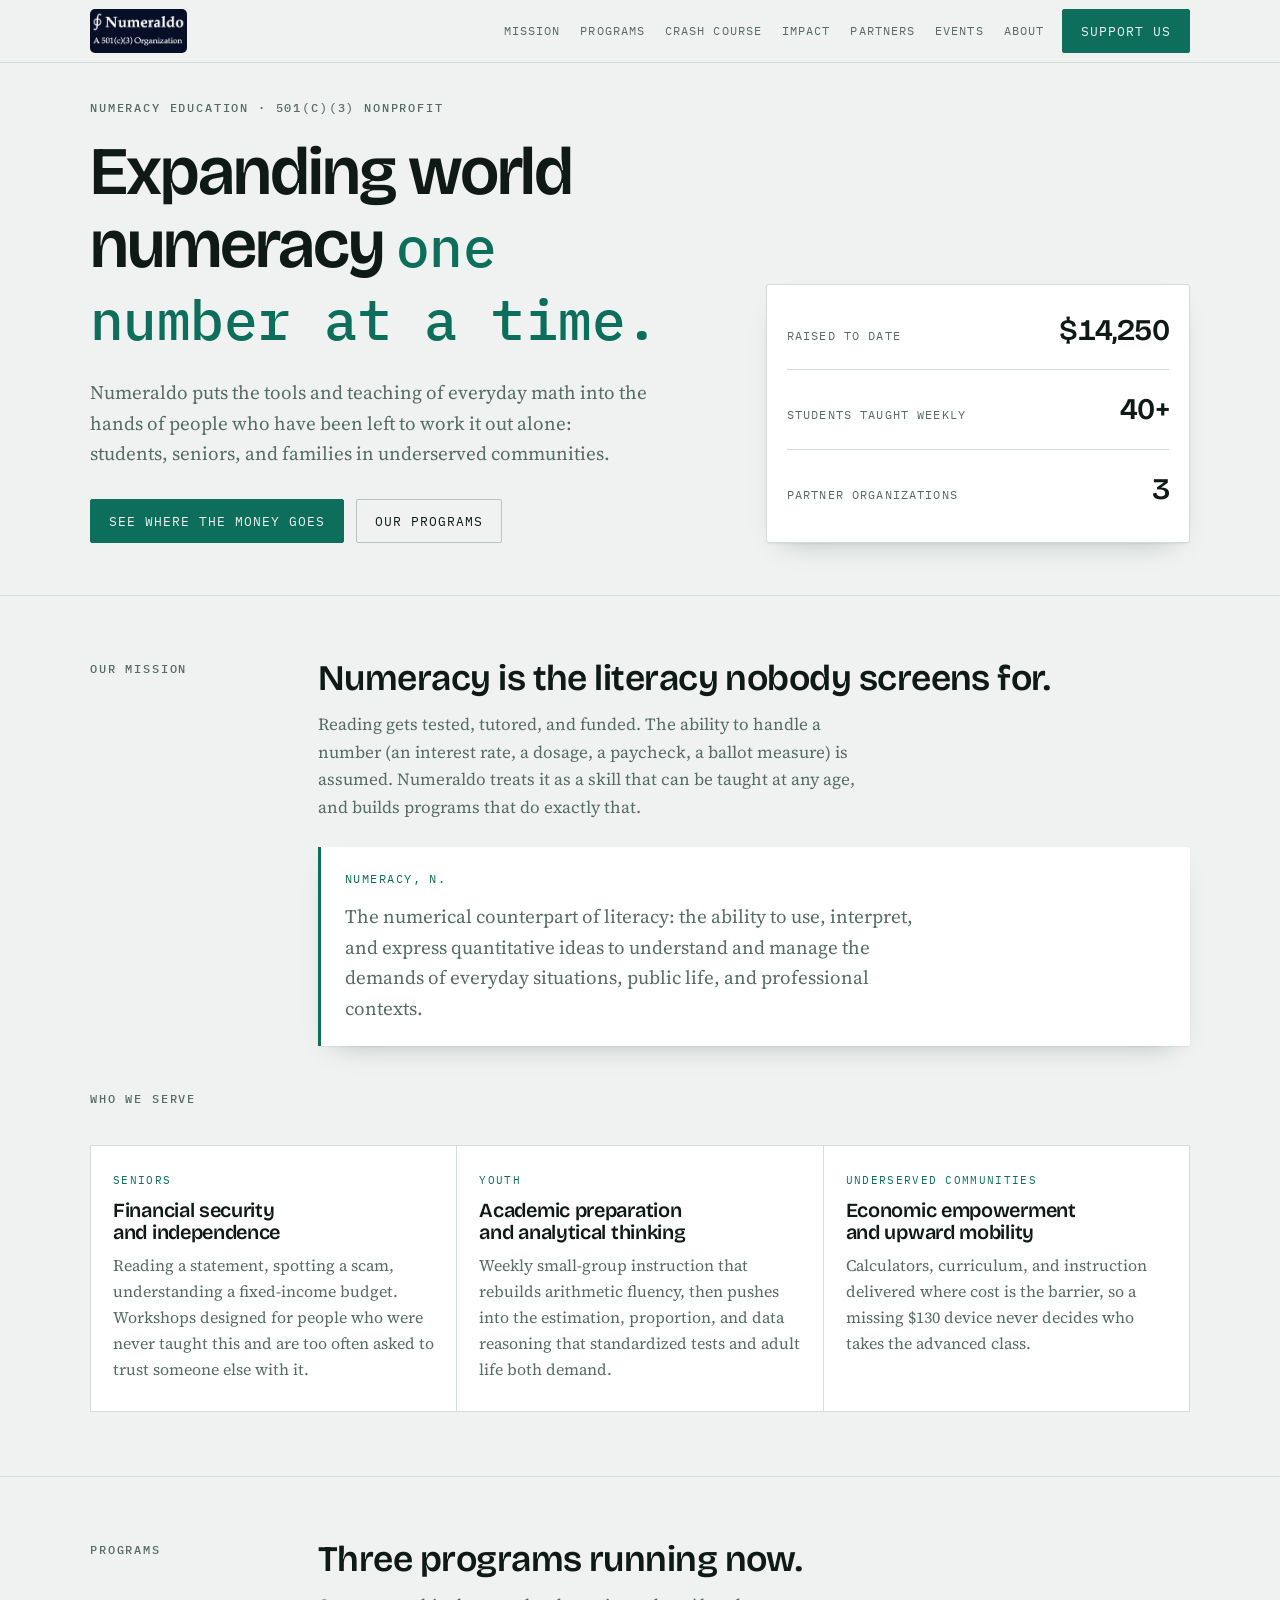
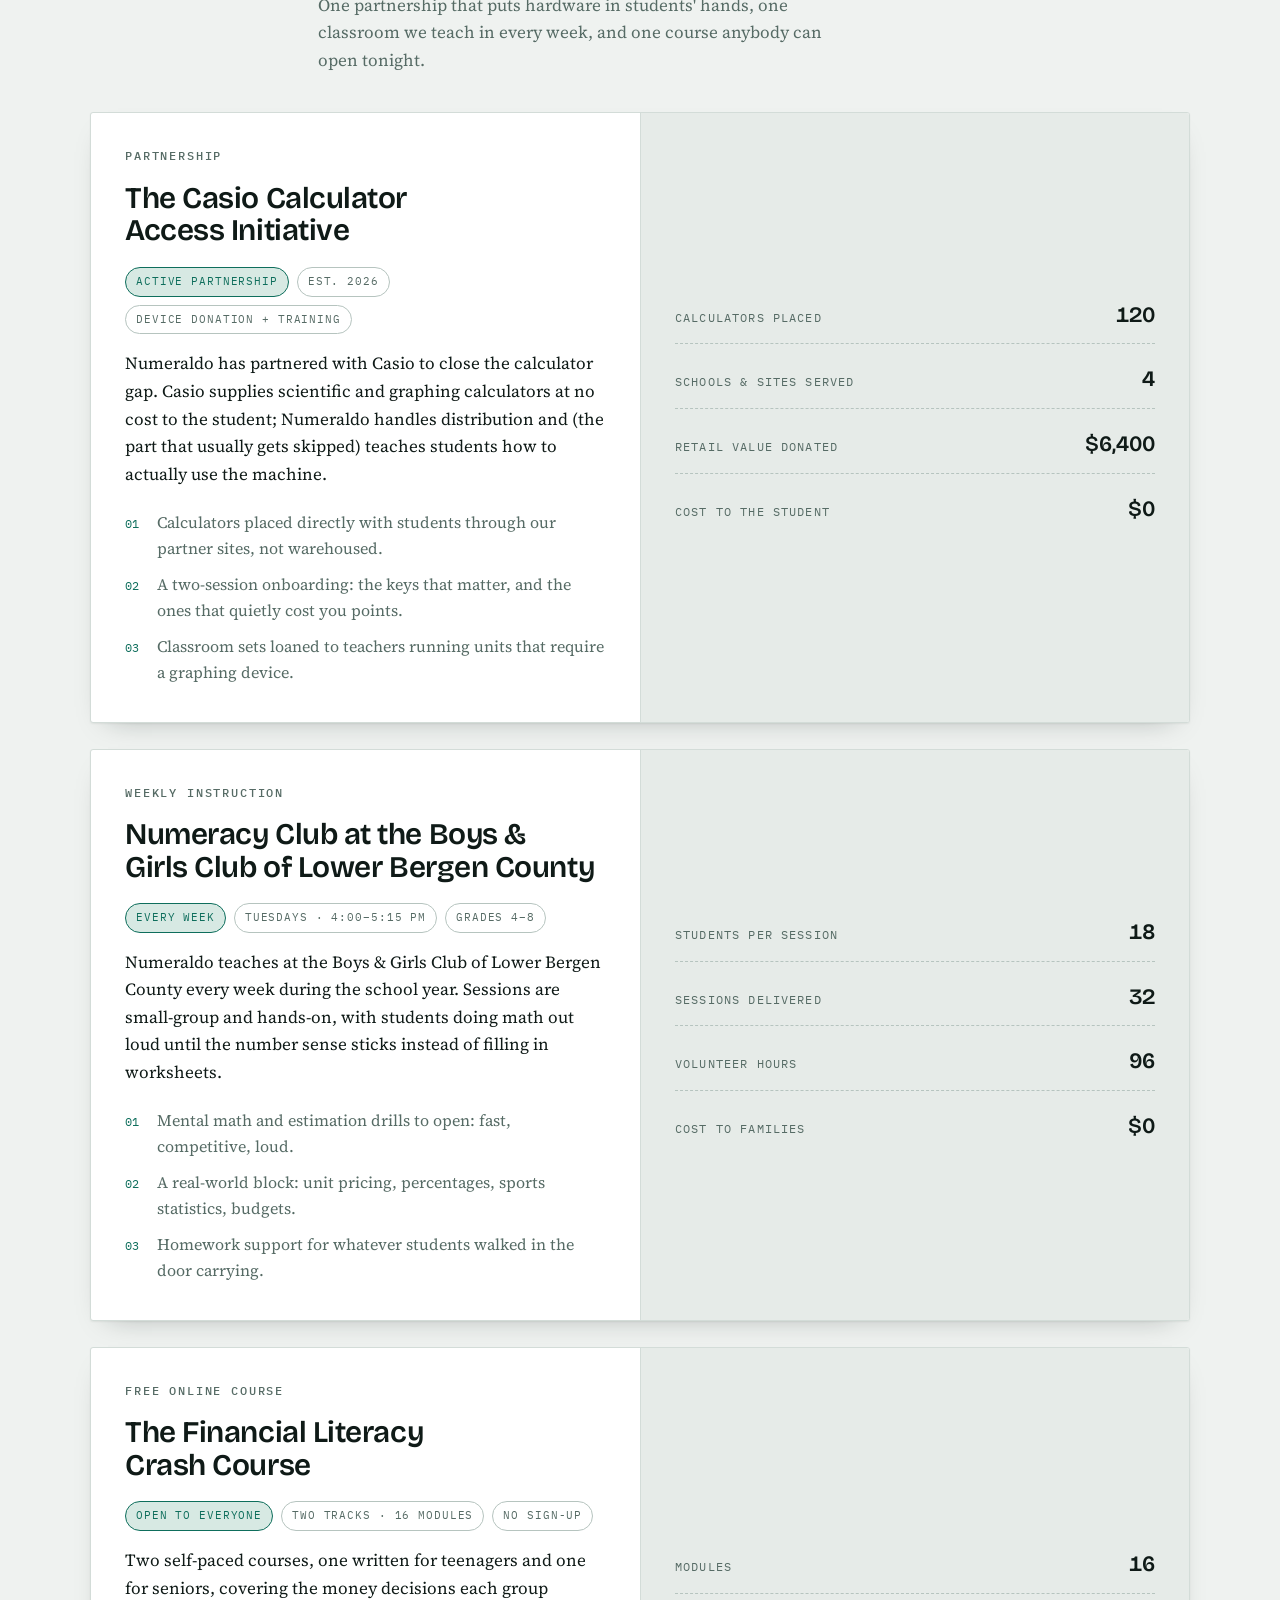
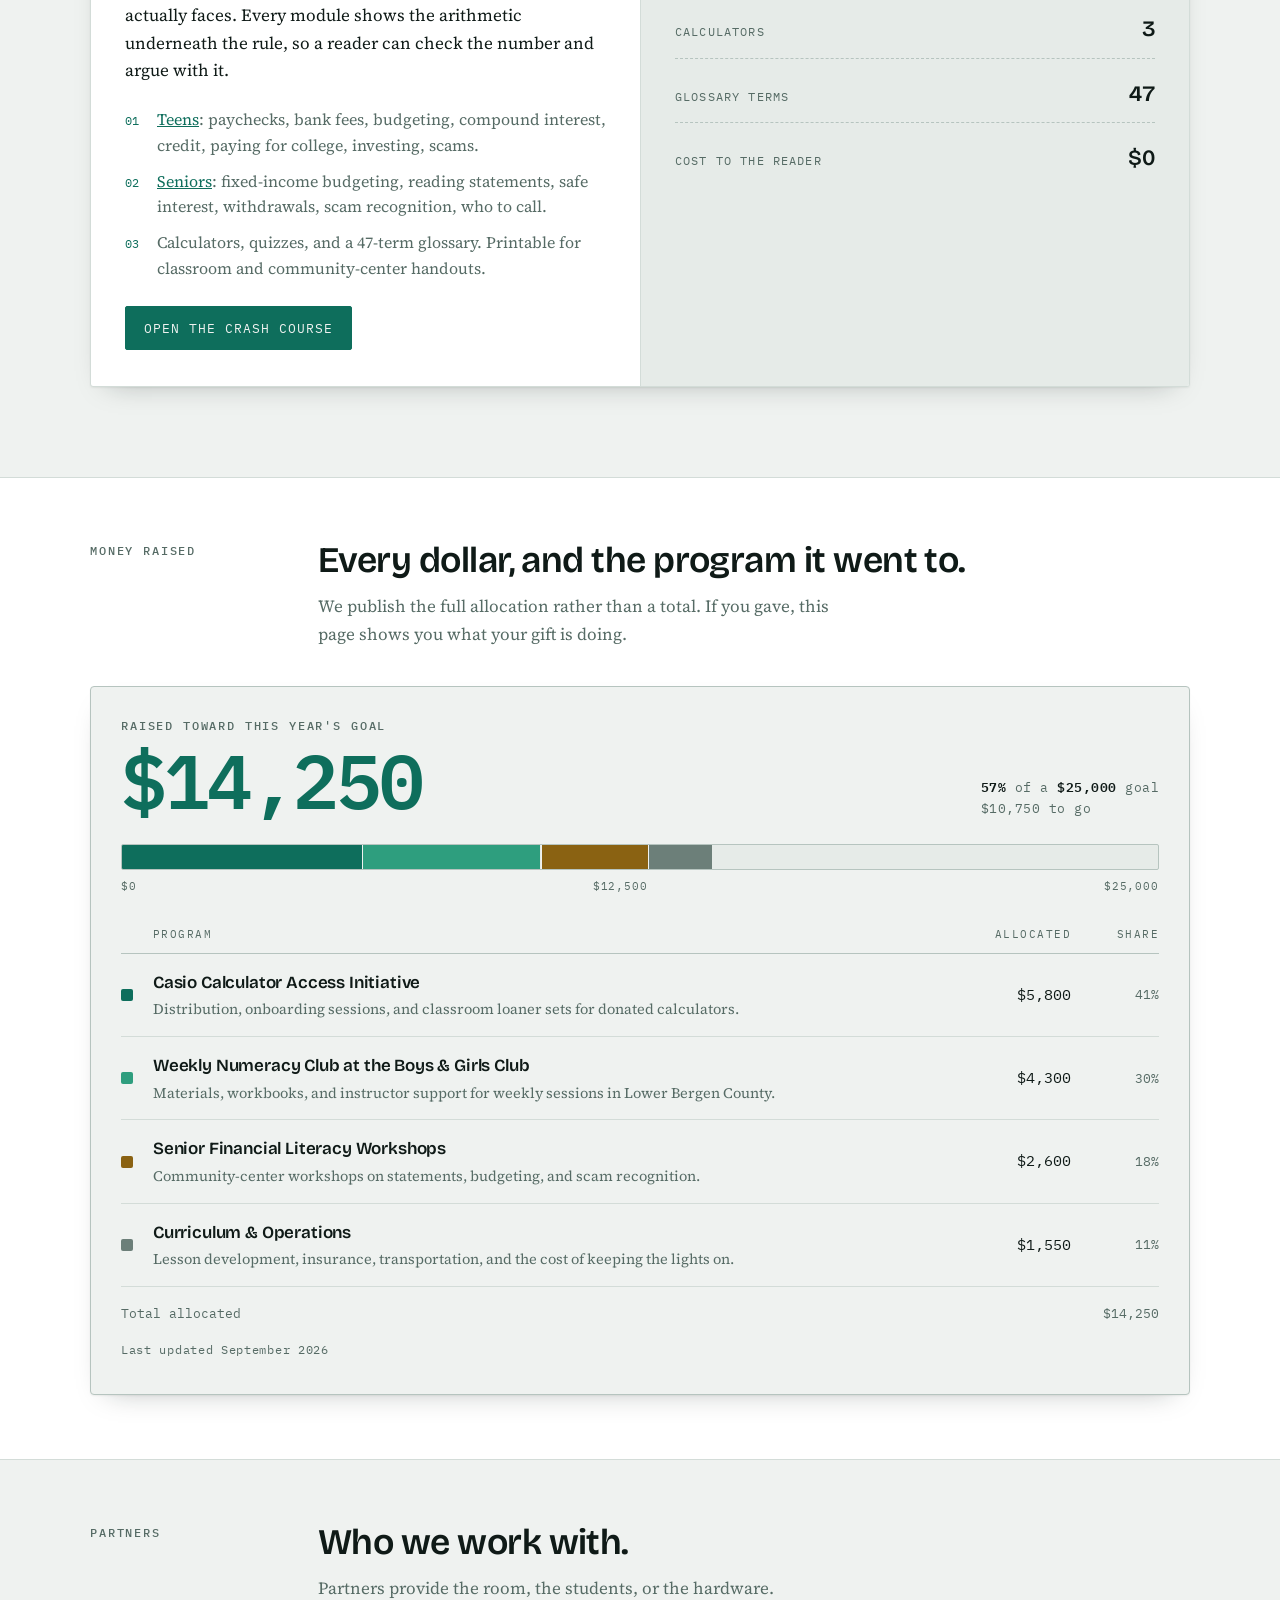
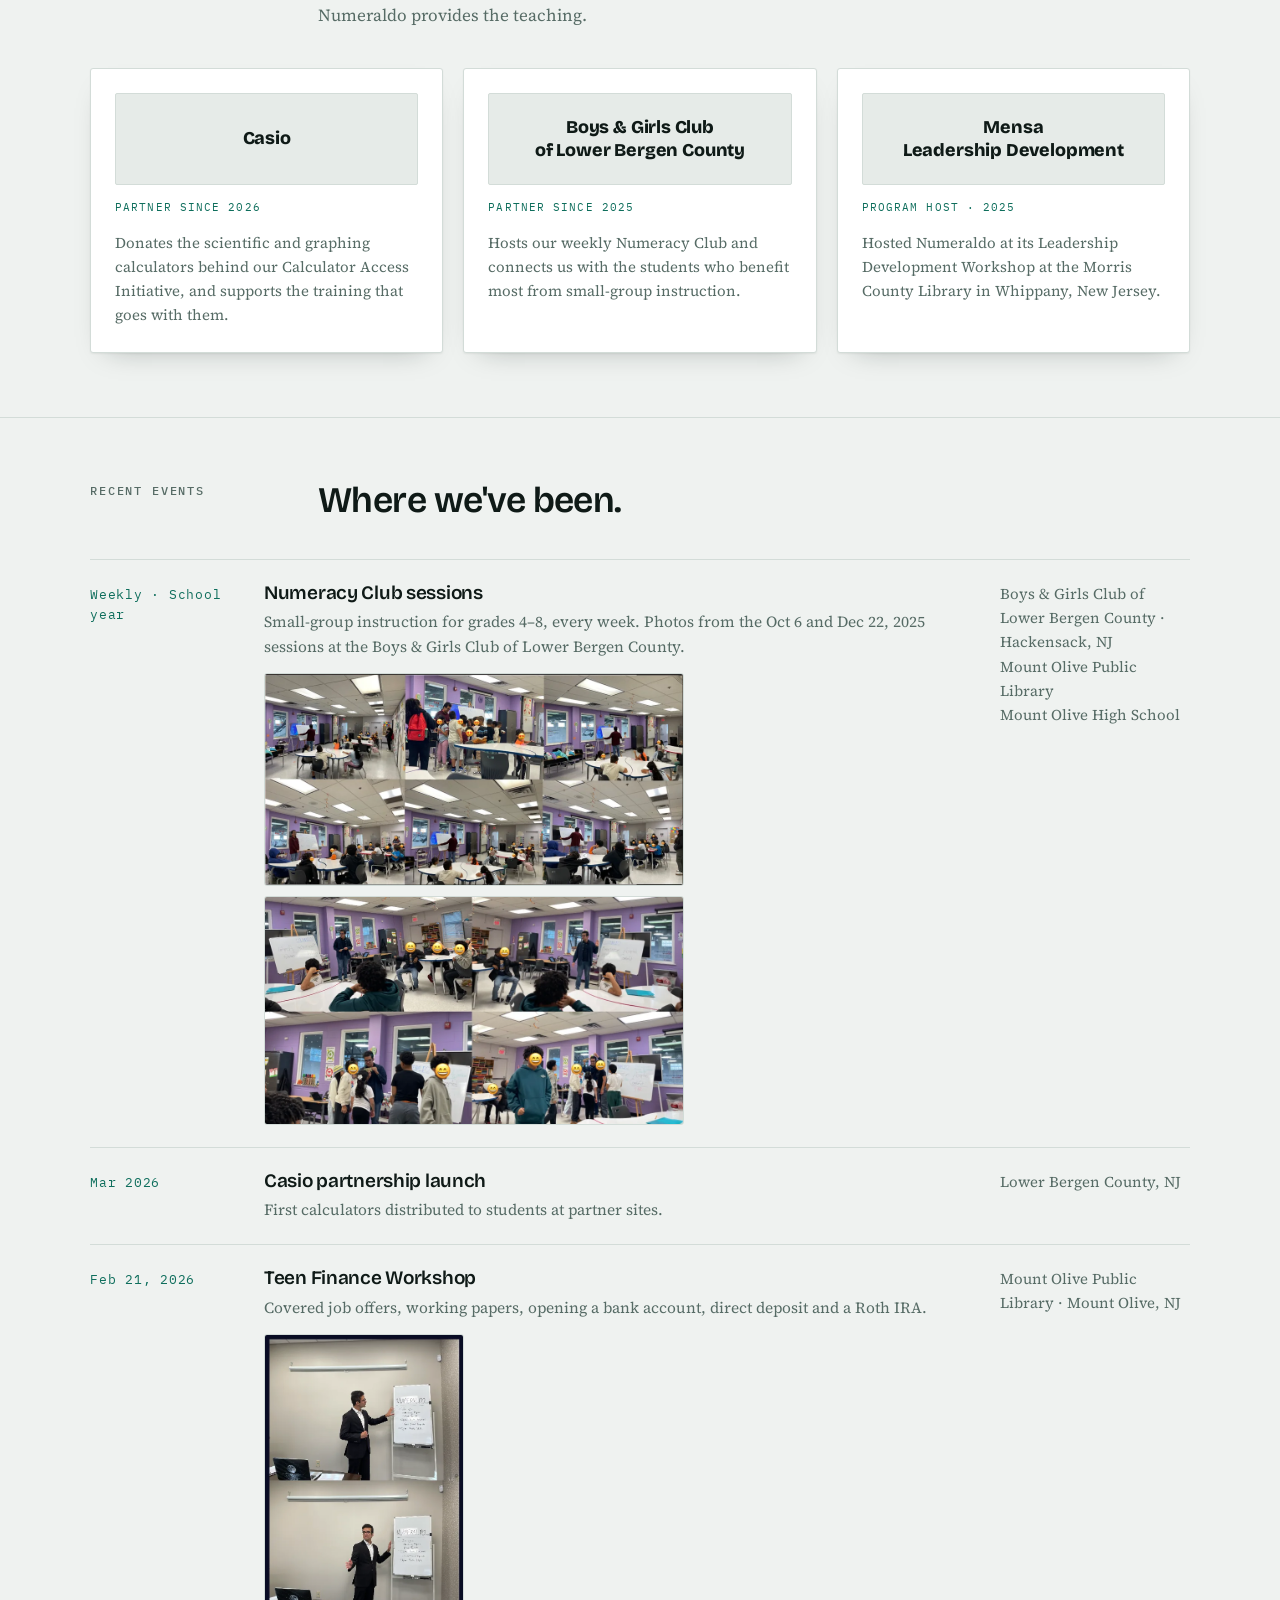
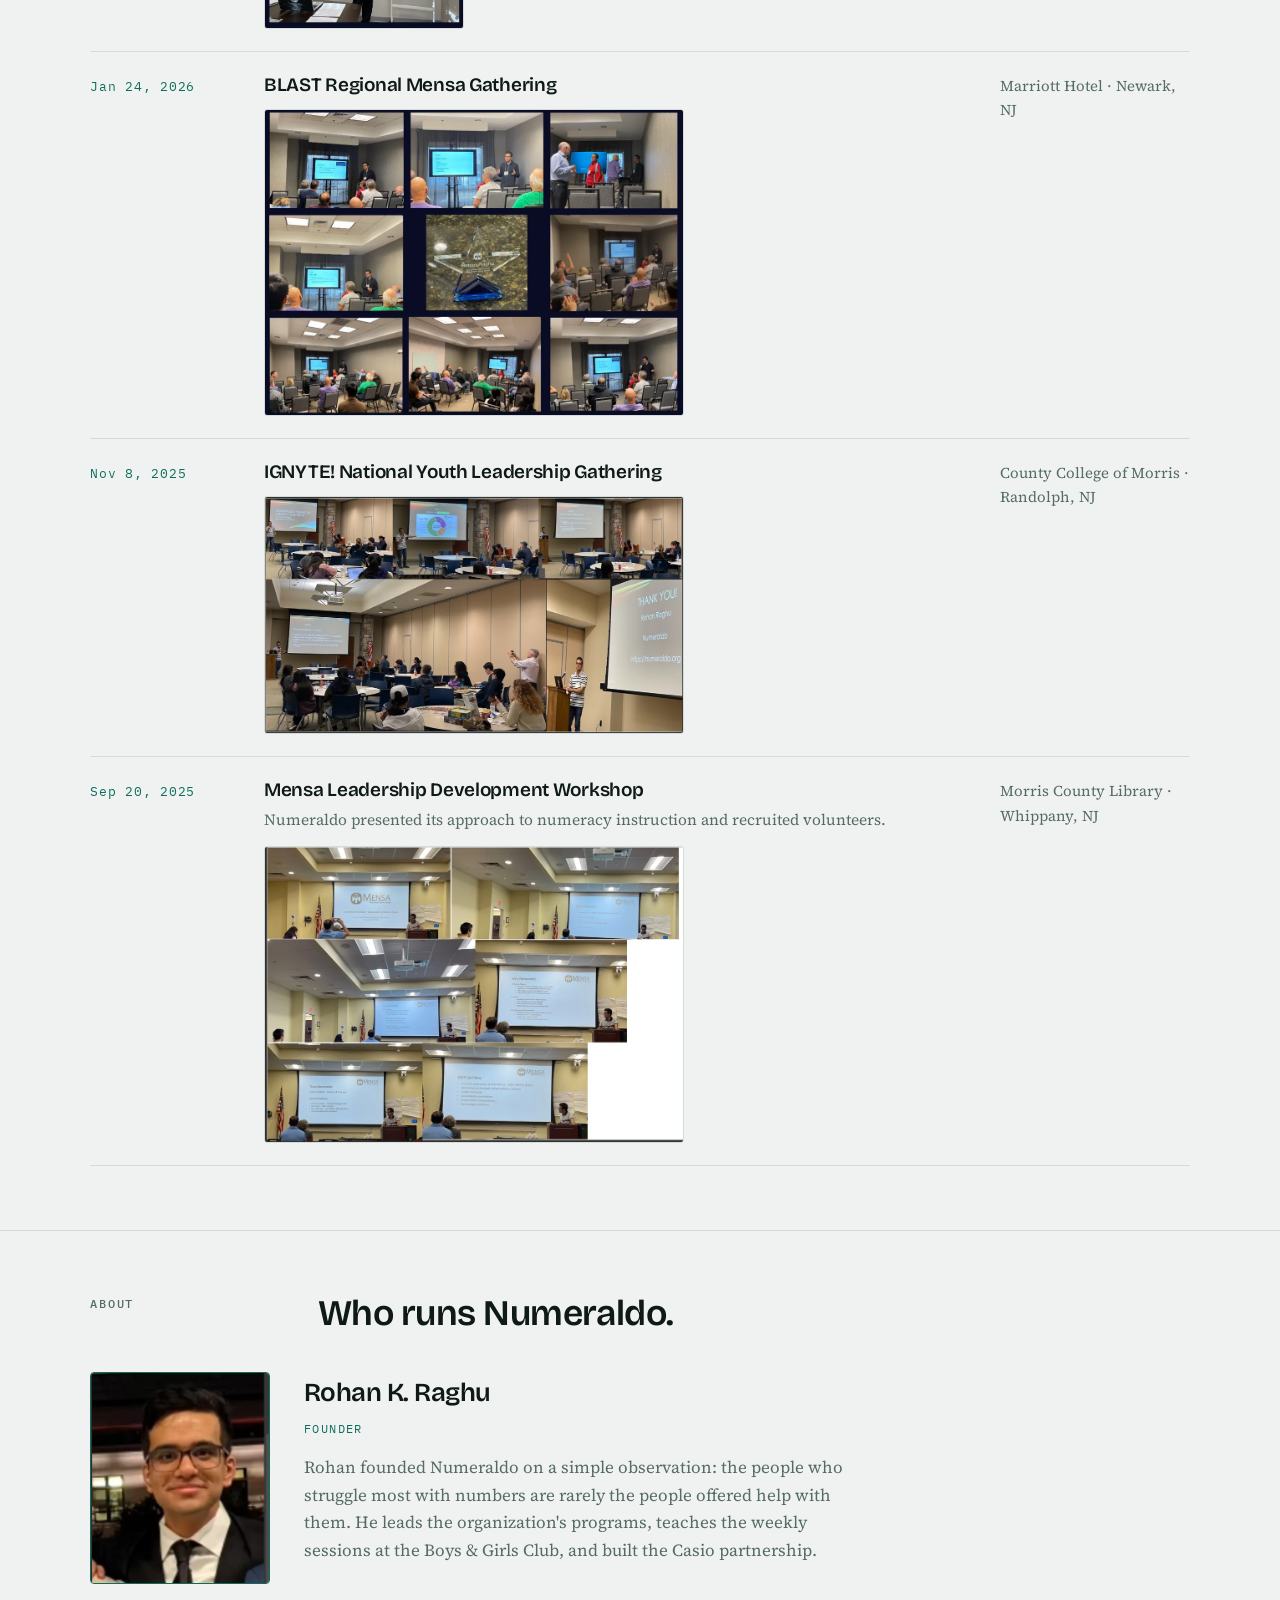
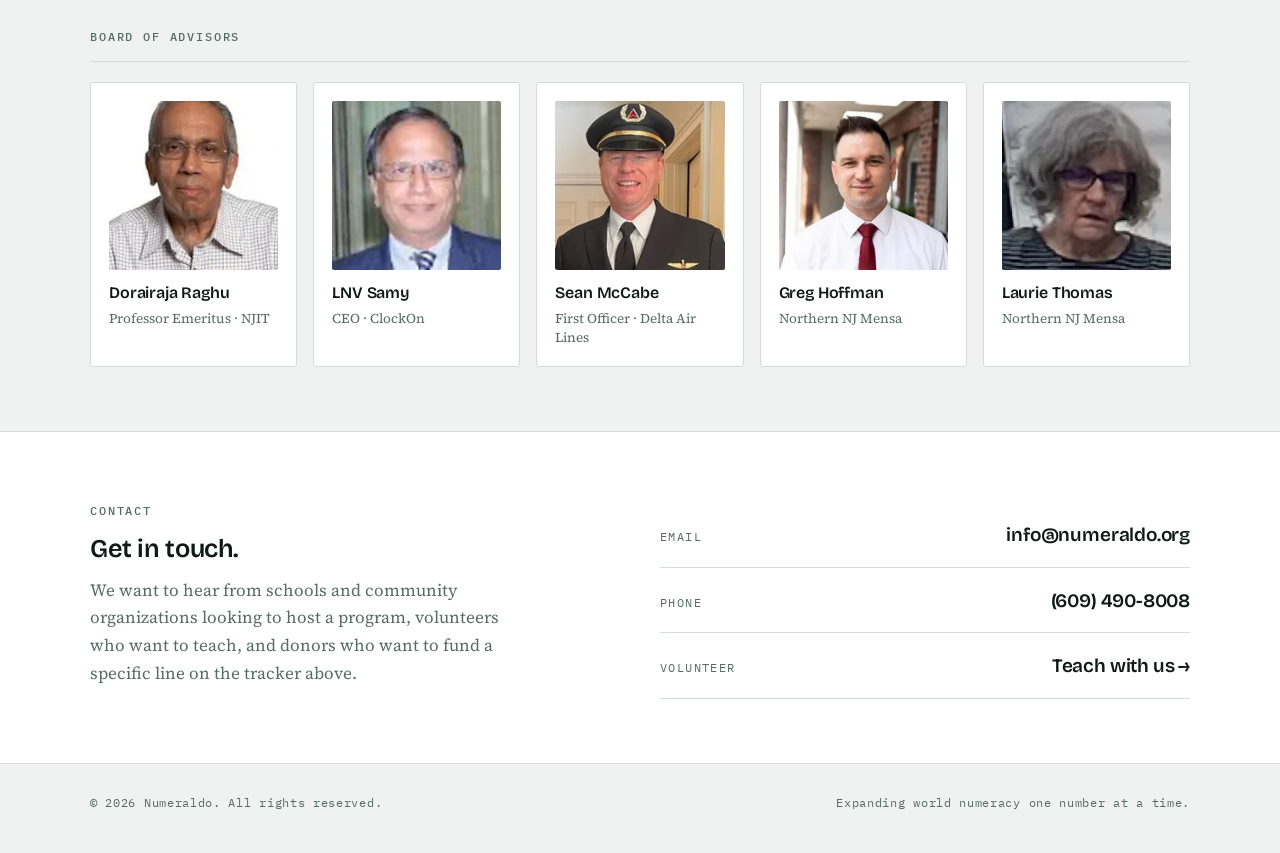
==== index.html @ 58e94d56 "Numeraldo site for numeraldo.org" ====
<!DOCTYPE html>
<html lang="en">
<head>
<meta charset="utf-8">
<meta name="viewport" content="width=device-width, initial-scale=1, viewport-fit=cover">
<meta name="description" content="Numeraldo expands numeracy for students, seniors, and underserved communities. Weekly teaching at the Boys &amp; Girls Club of Lower Bergen County and a calculator access partnership with Casio.">
<meta property="og:title" content="Numeraldo">
<meta property="og:description" content="Expanding world numeracy one number at a time.">
<meta property="og:type" content="website">
<meta property="og:url" content="https://numeraldo.org/">
<meta property="og:image" content="https://numeraldo.org/assets/og-numeraldo.png">
<meta property="og:image:width" content="1200">
<meta property="og:image:height" content="630">
<meta property="og:image:alt" content="Numeraldo. Expanding world numeracy one number at a time. $14,250 raised to date, 40+ students taught weekly, 3 partner organizations.">
<meta name="twitter:card" content="summary_large_image">
<meta name="twitter:image" content="https://numeraldo.org/assets/og-numeraldo.png">
<meta name="theme-color" content="#EFF2F0" media="(prefers-color-scheme:light)">
<meta name="theme-color" content="#0C1412" media="(prefers-color-scheme:dark)">
<link rel="canonical" href="https://numeraldo.org/">
<link rel="icon" href="data:image/svg+xml,%3Csvg xmlns='http://www.w3.org/2000/svg' viewBox='0 0 32 32'%3E%3Crect width='32' height='32' rx='7' fill='%230E6E5C'/%3E%3Ctext x='16' y='22' font-family='monospace' font-size='18' font-weight='600' fill='%23EFF2F0' text-anchor='middle'%3EN%3C/text%3E%3C/svg%3E">
<title>Numeraldo</title>
<link rel="preconnect" href="https://fonts.googleapis.com">
<link rel="preconnect" href="https://fonts.gstatic.com" crossorigin>
<link rel="stylesheet" href="https://fonts.googleapis.com/css2?family=Bricolage+Grotesque:opsz,wght@12..96,500;12..96,600;12..96,800&family=IBM+Plex+Mono:wght@400;500;600&family=Source+Serif+4:ital,opsz,wght@0,8..60,400;0,8..60,600;1,8..60,400&display=swap">
<style>
  :root{
    --paper:#EFF2F0;
    --surface:#FFFFFF;
    --surface-2:#E6EBE8;
    --ink:#0F1A17;
    --muted:#566B65;
    --line:#D3DCD8;
    --line-strong:#B6C4BF;
    --accent:#0E6E5C;
    --accent-ink:#0A473C;
    --accent-soft:#D7E9E3;
    --gold:#8A6212;
    --gold-soft:#EDE1C6;
    --lcd:#0E6E5C;
    --shadow:0 1px 2px rgba(15,26,23,.06), 0 12px 28px -18px rgba(15,26,23,.35);

    --display:"Bricolage Grotesque","Helvetica Neue",Arial,sans-serif;
    --body:"Source Serif 4",Georgia,"Times New Roman",serif;
    --mono:"IBM Plex Mono",ui-monospace,"SFMono-Regular",Menlo,monospace;

    --wrap:1140px;
  }
  @media (prefers-color-scheme: dark){
    :root:not([data-theme="light"]){
      --paper:#0C1412;
      --surface:#141E1B;
      --surface-2:#1B2723;
      --ink:#E9EFEC;
      --muted:#9AACA6;
      --line:#25332E;
      --line-strong:#33453F;
      --accent:#4ECFAE;
      --accent-ink:#A6EBD8;
      --accent-soft:#16302A;
      --gold:#E0B75F;
      --gold-soft:#2C2517;
      --lcd:#4ECFAE;
      --shadow:0 1px 2px rgba(0,0,0,.5), 0 18px 34px -22px rgba(0,0,0,.9);
    }
  }
  :root[data-theme="dark"]{
    --paper:#0C1412;
    --surface:#141E1B;
    --surface-2:#1B2723;
    --ink:#E9EFEC;
    --muted:#9AACA6;
    --line:#25332E;
    --line-strong:#33453F;
    --accent:#4ECFAE;
    --accent-ink:#A6EBD8;
    --accent-soft:#16302A;
    --gold:#E0B75F;
    --gold-soft:#2C2517;
    --lcd:#4ECFAE;
    --shadow:0 1px 2px rgba(0,0,0,.5), 0 18px 34px -22px rgba(0,0,0,.9);
  }

  *{box-sizing:border-box}
  body{
    margin:0;
    background:var(--paper);
    color:var(--ink);
    font-family:var(--body);
    font-size:17px;
    line-height:1.62;
    -webkit-font-smoothing:antialiased;
  }
  h1,h2,h3,h4{font-family:var(--display);font-weight:600;line-height:1.08;margin:0;text-wrap:balance;letter-spacing:-.015em}
  p{margin:0}
  a{color:inherit}
  img{max-width:100%}

  .wrap{width:100%;max-width:var(--wrap);margin-inline:auto;padding-inline:20px}
  .eyebrow{
    font-family:var(--mono);font-size:11.5px;font-weight:500;letter-spacing:.16em;
    text-transform:uppercase;color:var(--muted);
  }

  header.site{
    position:sticky;top:0;z-index:40;
    padding-top:env(safe-area-inset-top,0px);
    background:color-mix(in srgb, var(--paper) 88%, transparent);
    backdrop-filter:saturate(140%) blur(10px);
    border-bottom:1px solid var(--line);
  }
  .bar{display:flex;align-items:center;gap:18px;min-height:62px;flex-wrap:wrap;padding-block:8px}
  .brand{display:flex;align-items:center;gap:10px;text-decoration:none;margin-right:auto}
  .logo{display:block;height:44px;width:auto;border-radius:5px}
  nav.main{display:flex;gap:20px;flex-wrap:wrap;align-items:center;min-width:0}
  nav.main a{
    font-family:var(--mono);font-size:12px;letter-spacing:.09em;text-transform:uppercase;
    text-decoration:none;color:var(--muted);padding:6px 0;border-bottom:1.5px solid transparent;
  }
  nav.main a:hover{color:var(--ink);border-bottom-color:var(--accent)}
  .btn{
    display:inline-flex;align-items:center;gap:8px;text-decoration:none;
    font-family:var(--mono);font-size:12.5px;letter-spacing:.08em;text-transform:uppercase;
    padding:11px 18px;border-radius:2px;border:1.5px solid var(--accent);
    background:var(--accent);color:var(--paper);white-space:nowrap;
  }
  .btn:hover{background:transparent;color:var(--accent)}
  .btn.ghost{background:transparent;color:var(--ink);border-color:var(--line-strong)}
  .btn.ghost:hover{border-color:var(--accent);color:var(--accent)}
  a:focus-visible,button:focus-visible{outline:2px solid var(--accent);outline-offset:3px}

  .hero{padding-block:30px 52px;position:relative;overflow:hidden}
  .hero-grid{display:grid;grid-template-columns:1.25fr .85fr;gap:52px;align-items:end}
  h1.lede{font-size:clamp(38px,6vw,68px);font-weight:600;letter-spacing:-.03em;margin-top:14px}
  h1.lede em{font-style:normal;color:var(--accent);font-family:var(--mono);font-weight:500;font-size:.82em;letter-spacing:-.01em}
  .hero p.sub{margin-top:22px;max-width:56ch;font-size:19px;color:var(--muted)}
  .hero-cta{display:flex;gap:12px;margin-top:30px;flex-wrap:wrap}

  .ledger{
    background:var(--surface);border:1px solid var(--line);border-radius:3px;
    box-shadow:var(--shadow);padding:6px 20px 14px;
  }
  .ledger .row{display:flex;justify-content:space-between;align-items:baseline;gap:16px;padding:15px 0;border-bottom:1px solid var(--line)}
  .ledger .row:last-child{border-bottom:0}
  .ledger .k{font-family:var(--mono);font-size:11.5px;letter-spacing:.1em;text-transform:uppercase;color:var(--muted)}
  .ledger .v{font-family:var(--display);font-weight:600;font-size:30px;letter-spacing:-.02em;font-variant-numeric:tabular-nums}

  section{padding-block:64px;border-top:1px solid var(--line)}
  .sec-head{display:grid;grid-template-columns:200px 1fr;gap:28px;align-items:start;margin-bottom:38px}
  .sec-head h2{font-size:clamp(26px,3.4vw,36px)}
  .sec-head p{color:var(--muted);max-width:60ch;margin-top:12px}

  .definition{
    border-left:3px solid var(--accent);background:var(--surface);
    padding:22px 24px;margin-top:26px;border-radius:0 3px 3px 0;box-shadow:var(--shadow);
  }
  .definition .term{font-family:var(--mono);font-size:12px;letter-spacing:.12em;text-transform:uppercase;color:var(--accent);display:block;margin-bottom:8px}
  .definition p{font-size:19px}

  .serve{display:grid;grid-template-columns:repeat(3,1fr);gap:1px;background:var(--line);border:1px solid var(--line);margin-top:34px}
  .serve article{background:var(--surface);padding:26px 22px 28px;display:flex;flex-direction:column;gap:10px}
  .serve h3{font-size:20px}
  .serve p{color:var(--muted);font-size:16px}
  .serve .tag{font-family:var(--mono);font-size:11px;letter-spacing:.12em;text-transform:uppercase;color:var(--accent)}

  .program{
    display:grid;grid-template-columns:1fr 1fr;gap:0;
    border:1px solid var(--line);background:var(--surface);border-radius:3px;overflow:hidden;
    box-shadow:var(--shadow);margin-bottom:26px;
  }
  .program .body{padding:34px 34px 36px;display:flex;flex-direction:column;gap:16px}
  .program h3{font-size:clamp(23px,2.6vw,30px)}
  .program .meta{display:flex;flex-wrap:wrap;gap:8px;margin-top:4px}
  .chip{
    font-family:var(--mono);font-size:11px;letter-spacing:.08em;text-transform:uppercase;
    border:1px solid var(--line-strong);color:var(--muted);padding:5px 10px;border-radius:999px;
  }
  .chip.on{border-color:var(--accent);color:var(--accent);background:var(--accent-soft)}
  .program ul{margin:6px 0 0;padding-left:0;list-style:none;display:flex;flex-direction:column;gap:10px}
  .program li{display:grid;grid-template-columns:22px 1fr;gap:10px;color:var(--muted);font-size:16px}
  .program li span.n{font-family:var(--mono);font-size:12px;color:var(--accent);padding-top:4px}
  .program li a{color:var(--accent)}
  .program-cta{margin-top:8px}
  .program .side{
    background:var(--surface-2);border-left:1px solid var(--line);
    padding:34px;display:flex;flex-direction:column;justify-content:center;gap:18px;
  }
  .stat-line{display:flex;justify-content:space-between;align-items:baseline;gap:14px;border-bottom:1px dashed var(--line-strong);padding-bottom:10px}
  .stat-line:last-child{border-bottom:0}
  .stat-line .k{font-family:var(--mono);font-size:11.5px;letter-spacing:.1em;text-transform:uppercase;color:var(--muted)}
  .stat-line .v{font-family:var(--display);font-weight:600;font-size:22px;font-variant-numeric:tabular-nums;text-align:right}

  #impact{background:var(--surface)}
  .tracker{
    border:1px solid var(--line-strong);border-radius:4px;background:var(--paper);
    padding:30px 30px 34px;box-shadow:var(--shadow);
  }
  .readout{display:flex;flex-wrap:wrap;align-items:flex-end;gap:10px 28px;justify-content:space-between}
  .raised{display:flex;flex-direction:column;gap:6px}
  .raised .amount{
    font-family:var(--mono);font-weight:600;font-variant-numeric:tabular-nums;
    font-size:clamp(42px,8vw,76px);line-height:1;letter-spacing:-.04em;color:var(--lcd);
  }
  .goal-note{font-family:var(--mono);font-size:12.5px;color:var(--muted);letter-spacing:.04em}
  .goal-note b{color:var(--ink);font-weight:600}

  .meter{margin-top:26px}
  .meter-track{
    height:26px;border:1px solid var(--line-strong);background:var(--surface-2);
    border-radius:2px;overflow:hidden;display:flex;
  }
  .seg{height:100%;position:relative}
  .seg + .seg{border-left:1px solid var(--paper)}
  .meter-scale{
    display:flex;justify-content:space-between;margin-top:8px;
    font-family:var(--mono);font-size:11px;letter-spacing:.08em;color:var(--muted);
  }
  .breakdown{margin-top:30px;display:flex;flex-direction:column}
  .bd-head{
    display:grid;grid-template-columns:18px 1fr 110px 74px;gap:14px;
    font-family:var(--mono);font-size:10.5px;letter-spacing:.14em;text-transform:uppercase;color:var(--muted);
    padding-bottom:10px;border-bottom:1px solid var(--line-strong);
  }
  .bd-row{
    display:grid;grid-template-columns:18px 1fr 110px 74px;gap:14px;align-items:center;
    padding:15px 0;border-bottom:1px solid var(--line);
  }
  .swatch{width:12px;height:12px;border-radius:2px}
  .bd-name{font-family:var(--display);font-weight:600;font-size:17px;letter-spacing:-.01em}
  .bd-desc{display:block;color:var(--muted);font-size:14.5px;line-height:1.5;margin-top:3px}
  .bd-head .r{text-align:right}
  .bd-amt,.bd-pct{font-family:var(--mono);font-variant-numeric:tabular-nums;text-align:right;font-size:15px}
  .bd-pct{color:var(--muted);font-size:13px}
  .bd-foot{display:flex;justify-content:space-between;gap:16px;padding-top:16px;font-family:var(--mono);font-size:12.5px;color:var(--muted);flex-wrap:wrap}
  .updated{font-family:var(--mono);font-size:11.5px;color:var(--muted);letter-spacing:.06em;margin-top:18px}

  .partners{display:grid;grid-template-columns:repeat(3,1fr);gap:20px}
  .partner{
    border:1px solid var(--line);background:var(--surface);border-radius:3px;
    padding:24px;display:flex;flex-direction:column;gap:14px;box-shadow:var(--shadow);
  }
  .logo-slot{
    min-height:92px;border:1px solid var(--line);border-radius:2px;display:grid;place-items:center;
    background:var(--surface-2);
    font-family:var(--display);font-weight:800;font-size:18px;letter-spacing:-.01em;color:var(--ink);
    text-align:center;padding:14px;line-height:1.25;
  }
  .partner p{color:var(--muted);font-size:15px}
  .partner .since{font-family:var(--mono);font-size:11px;letter-spacing:.1em;text-transform:uppercase;color:var(--accent)}

  .events{display:flex;flex-direction:column;border-top:1px solid var(--line)}
  .event{
    display:grid;grid-template-columns:150px 1fr 190px;gap:24px;
    padding:22px 0;border-bottom:1px solid var(--line);align-items:baseline;
  }
  .event .when{font-family:var(--mono);font-size:12.5px;letter-spacing:.06em;color:var(--accent)}
  .event h3{font-size:19px}
  .event .where{color:var(--muted);font-size:15px}
  .event .what{color:var(--muted);font-size:15.5px;margin-top:6px}
  .event .pics{display:flex;gap:10px;flex-wrap:wrap;margin-top:14px}
  .event .pics img{display:block;height:auto;max-width:100%;width:420px;border:1px solid var(--line);border-radius:3px}
  .event .pics img.tall{width:200px}

  .people{display:grid;grid-template-columns:180px 1fr;gap:34px;align-items:start}
  .portrait{
    aspect-ratio:1/1;max-width:100%;border:1.5px solid var(--accent);background:var(--accent-soft);
    display:grid;place-items:center;border-radius:4px;
  }
  .portrait img{display:block;width:100%;height:100%;object-fit:cover;border-radius:3px}
  .portrait .initials{font-family:var(--mono);font-weight:600;font-size:46px;color:var(--accent);letter-spacing:.02em}
  .person-name{font-family:var(--display);font-weight:600;font-size:26px;letter-spacing:-.02em}
  .person-role{font-family:var(--mono);font-size:11.5px;letter-spacing:.12em;text-transform:uppercase;color:var(--accent);margin-top:6px}
  .person-bio{margin-top:16px;color:var(--muted);max-width:60ch}
  .board-label{display:block;margin-top:44px;padding-bottom:14px;border-bottom:1px solid var(--line)}
  .board{display:grid;grid-template-columns:repeat(5,1fr);gap:16px;margin-top:20px}
  .board .card{
    border:1px solid var(--line);background:var(--surface);padding:18px;border-radius:3px;
    display:flex;flex-direction:column;
  }
  .board .card img{display:block;width:100%;height:auto;aspect-ratio:1/1;object-fit:cover;border-radius:2px}
  .board .card .nm{font-family:var(--display);font-weight:600;font-size:16px;letter-spacing:-.01em;margin-top:10px}
  .board .card .rl{color:var(--muted);font-size:13.5px;margin-top:3px;line-height:1.45}

  #contact{background:var(--surface)}
  .contact-h{margin-top:12px}
  .contact-p{color:var(--muted);margin-top:14px;max-width:48ch}
  .contact-grid{display:grid;grid-template-columns:1fr 1fr;gap:40px;align-items:start}
  .contact-list{display:flex;flex-direction:column;gap:2px;margin-top:8px}
  .contact-list a{
    display:flex;justify-content:space-between;gap:16px;align-items:baseline;
    padding:16px 0;border-bottom:1px solid var(--line);text-decoration:none;
  }
  .contact-list a:hover .cv{color:var(--accent)}
  .contact-list .ck{font-family:var(--mono);font-size:11.5px;letter-spacing:.12em;text-transform:uppercase;color:var(--muted)}
  .contact-list .cv{font-family:var(--display);font-weight:600;font-size:19px;letter-spacing:-.01em}

  footer.site{border-top:1px solid var(--line);background:var(--paper);
    padding-block:30px calc(40px + env(safe-area-inset-bottom,0px))}
  .foot{display:flex;justify-content:space-between;gap:20px;flex-wrap:wrap;align-items:center;
    font-family:var(--mono);font-size:11.5px;letter-spacing:.06em;color:var(--muted)}

  @media (max-width:900px){
    .hero-grid{grid-template-columns:1fr;gap:34px;align-items:start}
    .sec-head{grid-template-columns:1fr;gap:10px}
    .serve{grid-template-columns:1fr}
    .program{grid-template-columns:1fr}
    .program .side{border-left:0;border-top:1px solid var(--line)}
    .partners{grid-template-columns:1fr}
    .event{grid-template-columns:1fr;gap:6px}
    .people{grid-template-columns:1fr}
    .portrait{max-width:160px}
    .board{grid-template-columns:repeat(3,1fr)}
    .contact-grid{grid-template-columns:1fr}
  }
  @media (prefers-reduced-motion:no-preference){
    .seg{transform-origin:left center;animation:grow .9s cubic-bezier(.2,.8,.25,1) both}
    @keyframes grow{from{transform:scaleX(0)}to{transform:scaleX(1)}}
  }

  @media (max-width:560px){
    body{font-size:16px}
    .wrap{padding-inline:16px}
    section{padding-block:48px}
    .tracker{padding:22px 18px 26px}
    .bd-head,.bd-row{grid-template-columns:14px 1fr 92px;gap:10px}
    .bd-pct{display:none}
    .program .body,.program .side{padding:24px 20px}
    .board{grid-template-columns:repeat(2,1fr)}
    .bar{gap:8px 12px;min-height:0;padding-block:8px 4px}
    .brand{margin-right:auto}

    nav.main{
      order:3;width:100%;flex-wrap:nowrap;overflow-x:auto;gap:18px;
      scrollbar-width:none;-webkit-overflow-scrolling:touch;
      padding-bottom:4px;margin-inline:-16px;padding-inline:16px;
      -webkit-mask-image:linear-gradient(90deg,#000 88%,transparent 100%);
              mask-image:linear-gradient(90deg,#000 88%,transparent 100%);
    }
    nav.main::-webkit-scrollbar{display:none}
    nav.main a{white-space:nowrap}
  }

  [hidden]{display:none!important}
</style>
</head>
<body>

<header class="site">
  <div class="wrap bar">
    <a class="brand" href="#top">
      <img class="logo" src="assets/numeraldo-logo.webp" width="434" height="197" alt="Numeraldo, a 501(c)(3) organization">
    </a>
    <nav class="main">
      <a href="#mission">Mission</a>
      <a href="#programs">Programs</a>
      <a href="crash-course/">Crash Course</a>
      <a href="#impact">Impact</a>
      <a href="#partners">Partners</a>
      <a href="#events">Events</a>
      <a href="#about">About</a>
    </nav>
    <a class="btn" href="#impact">Support us</a>
  </div>
</header>

<main id="top">

  <div class="hero">
    <div class="wrap hero-grid">
      <div>
        <span class="eyebrow">Numeracy education · 501(c)(3) nonprofit</span>
        <h1 class="lede">Expanding world numeracy <em>one number at a time.</em></h1>
        <p class="sub">Numeraldo puts the tools and teaching of everyday math into the hands of people
          who have been left to work it out alone: students, seniors, and families in
          underserved communities.</p>
        <div class="hero-cta">
          <a class="btn" href="#impact">See where the money goes</a>
          <a class="btn ghost" href="#programs">Our programs</a>
        </div>
      </div>
      <div class="ledger" id="heroLedger">
        <div class="row"><span class="k">Raised to date</span><span class="v" id="heroRaised">–</span></div>
        <div class="row"><span class="k">Students taught weekly</span><span class="v" id="heroStudents">–</span></div>
        <div class="row"><span class="k">Partner organizations</span><span class="v" id="heroPartners">–</span></div>
      </div>
    </div>
  </div>

  <section id="mission">
    <div class="wrap">
      <div class="sec-head">
        <span class="eyebrow">Our mission</span>
        <div>
          <h2>Numeracy is the literacy nobody screens for.</h2>
          <p>Reading gets tested, tutored, and funded. The ability to handle a number (an interest rate,
            a dosage, a paycheck, a ballot measure) is assumed. Numeraldo treats it as a skill that can
            be taught at any age, and builds programs that do exactly that.</p>
          <div class="definition">
            <span class="term">Numeracy, n.</span>
            <p>The numerical counterpart of literacy: the ability to use, interpret, and express quantitative
              ideas to understand and manage the demands of everyday situations, public life, and professional contexts.</p>
          </div>
        </div>
      </div>

      <span class="eyebrow">Who we serve</span>
      <div class="serve">
        <article>
          <span class="tag">Seniors</span>
          <h3>Financial security and independence</h3>
          <p>Reading a statement, spotting a scam, understanding a fixed-income budget. Workshops
            designed for people who were never taught this and are too often asked to trust someone else with it.</p>
        </article>
        <article>
          <span class="tag">Youth</span>
          <h3>Academic preparation and analytical thinking</h3>
          <p>Weekly small-group instruction that rebuilds arithmetic fluency, then pushes into the
            estimation, proportion, and data reasoning that standardized tests and adult life both demand.</p>
        </article>
        <article>
          <span class="tag">Underserved communities</span>
          <h3>Economic empowerment and upward mobility</h3>
          <p>Calculators, curriculum, and instruction delivered where cost is the barrier, so a missing
            $130 device never decides who takes the advanced class.</p>
        </article>
      </div>
    </div>
  </section>

  <section id="programs">
    <div class="wrap">
      <div class="sec-head">
        <span class="eyebrow">Programs</span>
        <div>
          <h2>Three programs running now.</h2>
          <p>One partnership that puts hardware in students' hands, one classroom we teach in every
            week, and one course anybody can open tonight.</p>
        </div>
      </div>

      <article class="program">
        <div class="body">
          <span class="eyebrow">Partnership</span>
          <h3>The Casio Calculator Access Initiative</h3>
          <div class="meta">
            <span class="chip on">Active partnership</span>
            <span class="chip">Est. 2026</span>
            <span class="chip">Device donation + training</span>
          </div>
          <p>Numeraldo has partnered with Casio to close the calculator gap. Casio supplies scientific
            and graphing calculators at no cost to the student; Numeraldo handles distribution and
            (the part that usually gets skipped) teaches students how to actually use the machine.</p>
          <ul>
            <li><span class="n">01</span><span>Calculators placed directly with students through our partner sites, not warehoused.</span></li>
            <li><span class="n">02</span><span>A two-session onboarding: the keys that matter, and the ones that quietly cost you points.</span></li>
            <li><span class="n">03</span><span>Classroom sets loaned to teachers running units that require a graphing device.</span></li>
          </ul>
        </div>
        <div class="side">
          <div class="stat-line"><span class="k">Calculators placed</span><span class="v">120</span></div>
          <div class="stat-line"><span class="k">Schools &amp; sites served</span><span class="v">4</span></div>
          <div class="stat-line"><span class="k">Retail value donated</span><span class="v">$6,400</span></div>
          <div class="stat-line"><span class="k">Cost to the student</span><span class="v">$0</span></div>
        </div>
      </article>

      <article class="program">
        <div class="body">
          <span class="eyebrow">Weekly instruction</span>
          <h3>Numeracy Club at the Boys &amp; Girls Club of Lower Bergen County</h3>
          <div class="meta">
            <span class="chip on">Every week</span>
            <span class="chip">Tuesdays · 4:00–5:15 pm</span>
            <span class="chip">Grades 4–8</span>
          </div>
          <p>Numeraldo teaches at the Boys &amp; Girls Club of Lower Bergen County every week during
            the school year. Sessions are small-group and hands-on, with students doing math out loud
          until the number sense sticks instead of filling in worksheets.</p>
          <ul>
            <li><span class="n">01</span><span>Mental math and estimation drills to open: fast, competitive, loud.</span></li>
            <li><span class="n">02</span><span>A real-world block: unit pricing, percentages, sports statistics, budgets.</span></li>
            <li><span class="n">03</span><span>Homework support for whatever students walked in the door carrying.</span></li>
          </ul>
        </div>
        <div class="side">
          <div class="stat-line"><span class="k">Students per session</span><span class="v">18</span></div>
          <div class="stat-line"><span class="k">Sessions delivered</span><span class="v">32</span></div>
          <div class="stat-line"><span class="k">Volunteer hours</span><span class="v">96</span></div>
          <div class="stat-line"><span class="k">Cost to families</span><span class="v">$0</span></div>
        </div>
      </article>

      <article class="program">
        <div class="body">
          <span class="eyebrow">Free online course</span>
          <h3>The Financial Literacy Crash Course</h3>
          <div class="meta">
            <span class="chip on">Open to everyone</span>
            <span class="chip">Two tracks · 16 modules</span>
            <span class="chip">No sign-up</span>
          </div>
          <p>Two self-paced courses, one written for teenagers and one for seniors, covering the money
            decisions each group actually faces. Every module shows the arithmetic underneath the rule, so a reader
          can check the number and argue with it.</p>
          <ul>
            <li><span class="n">01</span><span><a href="crash-course/teens.html">Teens</a>: paychecks, bank fees, budgeting, compound interest, credit, paying for college, investing, scams.</span></li>
            <li><span class="n">02</span><span><a href="crash-course/seniors.html">Seniors</a>: fixed-income budgeting, reading statements, safe interest, withdrawals, scam recognition, who to call.</span></li>
            <li><span class="n">03</span><span>Calculators, quizzes, and a 47-term glossary. Printable for classroom and community-center handouts.</span></li>
          </ul>
          <div class="hero-cta program-cta">
            <a class="btn" href="crash-course/">Open the crash course</a>
          </div>
        </div>
        <div class="side">
          <div class="stat-line"><span class="k">Modules</span><span class="v">16</span></div>
          <div class="stat-line"><span class="k">Calculators</span><span class="v">3</span></div>
          <div class="stat-line"><span class="k">Glossary terms</span><span class="v">47</span></div>
          <div class="stat-line"><span class="k">Cost to the reader</span><span class="v">$0</span></div>
        </div>
      </article>
    </div>
  </section>

  <section id="impact">
    <div class="wrap">
      <div class="sec-head">
        <span class="eyebrow">Money raised</span>
        <div>
          <h2>Every dollar, and the program it went to.</h2>
          <p>We publish the full allocation rather than a total. If you gave, this page shows you
            what your gift is doing.</p>
        </div>
      </div>

      <div class="tracker">
        <div class="readout">
          <div class="raised">
            <span class="eyebrow">Raised toward this year's goal</span>
            <span class="amount" id="amountRaised">$0</span>
          </div>
          <div class="goal-note">
            <b id="pctOfGoal">0%</b> of a <b id="goalAmount">$0</b> goal<br>
            <span id="remaining">–</span>
          </div>
        </div>

        <div class="meter">
          <div class="meter-track" id="meterTrack" role="img" aria-label="Allocation of funds raised by program"></div>
          <div class="meter-scale">
            <span>$0</span><span id="scaleMid">–</span><span id="scaleEnd">–</span>
          </div>
        </div>

        <div class="breakdown">
          <div class="bd-head">
            <span></span><span>Program</span><span class="r">Allocated</span><span class="r">Share</span>
          </div>
          <div id="breakdownRows"></div>
          <div class="bd-foot">
            <span>Total allocated</span>
            <span id="totalAllocated">–</span>
          </div>
        </div>

        <p class="updated">Last updated <span id="lastUpdated">–</span></p>
      </div>
    </div>
  </section>

  <section id="partners">
    <div class="wrap">
      <div class="sec-head">
        <span class="eyebrow">Partners</span>
        <div>
          <h2>Who we work with.</h2>
          <p>Partners provide the room, the students, or the hardware. Numeraldo provides the teaching.</p>
        </div>
      </div>
      <div class="partners">
        <div class="partner">
          <div class="logo-slot">Casio</div>
          <span class="since">Partner since 2026</span>
          <p>Donates the scientific and graphing calculators behind our Calculator Access Initiative,
            and supports the training that goes with them.</p>
        </div>
        <div class="partner">
          <div class="logo-slot">Boys &amp; Girls Club<br>of Lower Bergen County</div>
          <span class="since">Partner since 2025</span>
          <p>Hosts our weekly Numeracy Club and connects us with the students who benefit most from
            small-group instruction.</p>
        </div>
        <div class="partner">
          <div class="logo-slot">Mensa<br>Leadership Development</div>
          <span class="since">Program host · 2025</span>
          <p>Hosted Numeraldo at its Leadership Development Workshop at the Morris County Library in
            Whippany, New Jersey.</p>
        </div>
      </div>
    </div>
  </section>

  <section id="events">
    <div class="wrap">
      <div class="sec-head">
        <span class="eyebrow">Recent events</span>
        <div><h2>Where we've been.</h2></div>
      </div>
      <div class="events">
        <article class="event">
          <span class="when">Weekly · School year</span>
          <div>
            <h3>Numeracy Club sessions</h3>
            <p class="what">Small-group instruction for grades 4–8, every week. Photos from the Oct 6 and Dec 22, 2025 sessions at the Boys &amp; Girls Club of Lower Bergen County.</p>
            <div class="pics"><img src="assets/numeraldo-ev-2025-10-bgc.webp" width="1000" height="504" loading="lazy" decoding="async" alt="Students at tables during a Numeraldo session at the Boys &amp; Girls Club, October 6, 2025."><img src="assets/numeraldo-ev-2025-12-bgc.webp" width="1000" height="542" loading="lazy" decoding="async" alt="Students working at whiteboards during a Numeraldo session at the Boys &amp; Girls Club, December 22, 2025."></div>
          </div>
          <span class="where">Boys &amp; Girls Club of Lower Bergen County · Hackensack, NJ<br>
            Mount Olive Public Library<br>Mount Olive High School</span>
        </article>

        <article class="event">
          <span class="when">Mar 2026</span>
          <div>
            <h3>Casio partnership launch</h3>
            <p class="what">First calculators distributed to students at partner sites.</p>
          </div>
          <span class="where">Lower Bergen County, NJ</span>
        </article>

        <article class="event">
          <span class="when">Feb 21, 2026</span>
          <div>
            <h3>Teen Finance Workshop</h3>
            <p class="what">Covered job offers, working papers, opening a bank account, direct deposit and a Roth IRA.</p>
            <div class="pics"><img class="tall" src="assets/numeraldo-ev-2026-02-teen.webp" width="525" height="777" loading="lazy" decoding="async" alt="Rohan Raghu teaching at a whiteboard at the Teen Finance Workshop."></div>
          </div>
          <span class="where">Mount Olive Public Library · Mount Olive, NJ</span>
        </article>

        <article class="event">
          <span class="when">Jan 24, 2026</span>
          <div>
            <h3>BLAST Regional Mensa Gathering</h3>
            <div class="pics"><img src="assets/numeraldo-ev-2026-01-blast.webp" width="1000" height="728" loading="lazy" decoding="async" alt="Photos of the Numeraldo session at the BLAST Regional Mensa Gathering."></div>
          </div>
          <span class="where">Marriott Hotel · Newark, NJ</span>
        </article>

        <article class="event">
          <span class="when">Nov 8, 2025</span>
          <div>
            <h3>IGNYTE! National Youth Leadership Gathering</h3>
            <div class="pics"><img src="assets/numeraldo-ev-2025-11-ignyte.webp" width="1000" height="565" loading="lazy" decoding="async" alt="Numeraldo presenting to a full lecture room at IGNYTE! at County College of Morris."></div>
          </div>
          <span class="where">County College of Morris · Randolph, NJ</span>
        </article>

        <article class="event">
          <span class="when">Sep 20, 2025</span>
          <div>
            <h3>Mensa Leadership Development Workshop</h3>
            <p class="what">Numeraldo presented its approach to numeracy instruction and recruited volunteers.</p>
            <div class="pics"><img src="assets/numeraldo-ev-2025-09-mensa.webp" width="1000" height="705" loading="lazy" decoding="async" alt="Numeraldo presenting at the Mensa Leadership Development Workshop."></div>
          </div>
          <span class="where">Morris County Library · Whippany, NJ</span>
        </article>
      </div>
    </div>
  </section>

  <section id="about">
    <div class="wrap">
      <div class="sec-head">
        <span class="eyebrow">About</span>
        <div><h2>Who runs Numeraldo.</h2></div>
      </div>
      <div class="people">
        <div class="portrait"><img src="assets/numeraldo-founder-headshot.webp" width="400" height="473" alt="Rohan K. Raghu."></div>
        <div>
          <div class="person-name">Rohan K. Raghu</div>
          <div class="person-role">Founder</div>
          <p class="person-bio">
            Rohan founded Numeraldo on a simple observation: the people who struggle most with numbers
            are rarely the people offered help with them. He leads the organization's programs, teaches
            the weekly sessions at the Boys &amp; Girls Club, and built the Casio partnership.
          </p>
        </div>
      </div>

      <span class="eyebrow board-label">Board of Advisors</span>
      <div class="board">
        <div class="card">
          <img src="assets/numeraldo-board-dr.webp" width="200" height="200" loading="lazy" decoding="async" alt="Dorairaja Raghu.">
          <div class="nm">Dorairaja Raghu</div>
          <div class="rl">Professor Emeritus · NJIT</div>
        </div>
        <div class="card">
          <img src="assets/numeraldo-board-ls.webp" width="200" height="200" loading="lazy" decoding="async" alt="LNV Samy.">
          <div class="nm">LNV Samy</div>
          <div class="rl">CEO · ClockOn</div>
        </div>
        <div class="card">
          <img src="assets/numeraldo-board-sm.webp" width="200" height="200" loading="lazy" decoding="async" alt="Sean McCabe.">
          <div class="nm">Sean McCabe</div>
          <div class="rl">First Officer · Delta Air Lines</div>
        </div>
        <div class="card">
          <img src="assets/numeraldo-board-gh.webp" width="200" height="200" loading="lazy" decoding="async" alt="Greg Hoffman.">
          <div class="nm">Greg Hoffman</div>
          <div class="rl">Northern NJ Mensa</div>
        </div>
        <div class="card">
          <img src="assets/numeraldo-board-lt.webp" width="200" height="200" loading="lazy" decoding="async" alt="Laurie Thomas.">
          <div class="nm">Laurie Thomas</div>
          <div class="rl">Northern NJ Mensa</div>
        </div>
      </div>
    </div>
  </section>

  <section id="contact">
    <div class="wrap contact-grid">
      <div>
        <span class="eyebrow">Contact</span>
        <h2 class="contact-h">Get in touch.</h2>
        <p class="contact-p">
          We want to hear from schools and community organizations looking to host a program,
          volunteers who want to teach, and donors who want to fund a specific line on the tracker above.
        </p>
      </div>
      <div class="contact-list">
        <a href="mailto:info@numeraldo.org">
          <span class="ck">Email</span><span class="cv">info@numeraldo.org</span>
        </a>
        <a href="tel:+16094908008">
          <span class="ck">Phone</span><span class="cv">(609) 490-8008</span>
        </a>
        <a href="#programs">
          <span class="ck">Volunteer</span><span class="cv">Teach with us →</span>
        </a>
      </div>
    </div>
  </section>
</main>

<footer class="site">
  <div class="wrap foot">
    <span>© 2026 Numeraldo. All rights reserved.</span>
    <span>Expanding world numeracy one number at a time.</span>
  </div>
</footer>

<script>

const NUMERALDO = {
  goal: 25000,
  lastUpdated: "September 2026",
  studentsWeekly: "40+",
  partnerCount: "3",
  programs: [
    {
      name: "Casio Calculator Access Initiative",
      amount: 5800,
      color: "#0E6E5C",
      desc: "Distribution, onboarding sessions, and classroom loaner sets for donated calculators."
    },
    {
      name: "Weekly Numeracy Club at the Boys & Girls Club",
      amount: 4300,
      color: "#2E9E7E",
      desc: "Materials, workbooks, and instructor support for weekly sessions in Lower Bergen County."
    },
    {
      name: "Senior Financial Literacy Workshops",
      amount: 2600,
      color: "#8A6212",
      desc: "Community-center workshops on statements, budgeting, and scam recognition."
    },
    {
      name: "Curriculum & Operations",
      amount: 1550,
      color: "#6C7F79",
      desc: "Lesson development, insurance, transportation, and the cost of keeping the lights on."
    }
  ]
};

(function () {
  const money = n => "$" + n.toLocaleString("en-US");
  const raised = NUMERALDO.programs.reduce((s, p) => s + p.amount, 0);
  const goal = NUMERALDO.goal;
  const pct = Math.min(100, (raised / goal) * 100);

  document.getElementById("amountRaised").textContent = money(raised);
  document.getElementById("goalAmount").textContent = money(goal);
  document.getElementById("pctOfGoal").textContent = pct.toFixed(0) + "%";
  document.getElementById("remaining").textContent =
    raised >= goal ? "Goal met. Thank you." : money(goal - raised) + " to go";
  document.getElementById("heroRaised").textContent = money(raised);
  document.getElementById("heroStudents").textContent = NUMERALDO.studentsWeekly;
  document.getElementById("heroPartners").textContent = NUMERALDO.partnerCount;
  document.getElementById("lastUpdated").textContent = NUMERALDO.lastUpdated;
  document.getElementById("totalAllocated").textContent = money(raised);
  document.getElementById("scaleMid").textContent = money(Math.round(goal / 2));
  document.getElementById("scaleEnd").textContent = money(goal);

  const track = document.getElementById("meterTrack");
  NUMERALDO.programs.forEach((p, i) => {
    const seg = document.createElement("div");
    seg.className = "seg";
    seg.style.width = (p.amount / goal) * 100 + "%";
    seg.style.background = p.color;
    seg.style.animationDelay = (i * 90) + "ms";
    seg.title = p.name + ": " + money(p.amount);
    track.appendChild(seg);
  });

  const rows = document.getElementById("breakdownRows");
  NUMERALDO.programs.forEach(p => {
    const row = document.createElement("div");
    row.className = "bd-row";
    row.innerHTML =
      '<span class="swatch"></span>' +
      '<span><span class="bd-name"></span><span class="bd-desc"></span></span>' +
      '<span class="bd-amt"></span>' +
      '<span class="bd-pct"></span>';
    row.querySelector(".swatch").style.background = p.color;
    row.querySelector(".bd-name").textContent = p.name;
    row.querySelector(".bd-desc").textContent = p.desc;
    row.querySelector(".bd-amt").textContent = money(p.amount);
    row.querySelector(".bd-pct").textContent = ((p.amount / raised) * 100).toFixed(0) + "%";
    rows.appendChild(row);
  });
})();
</script>

</body>
</html>
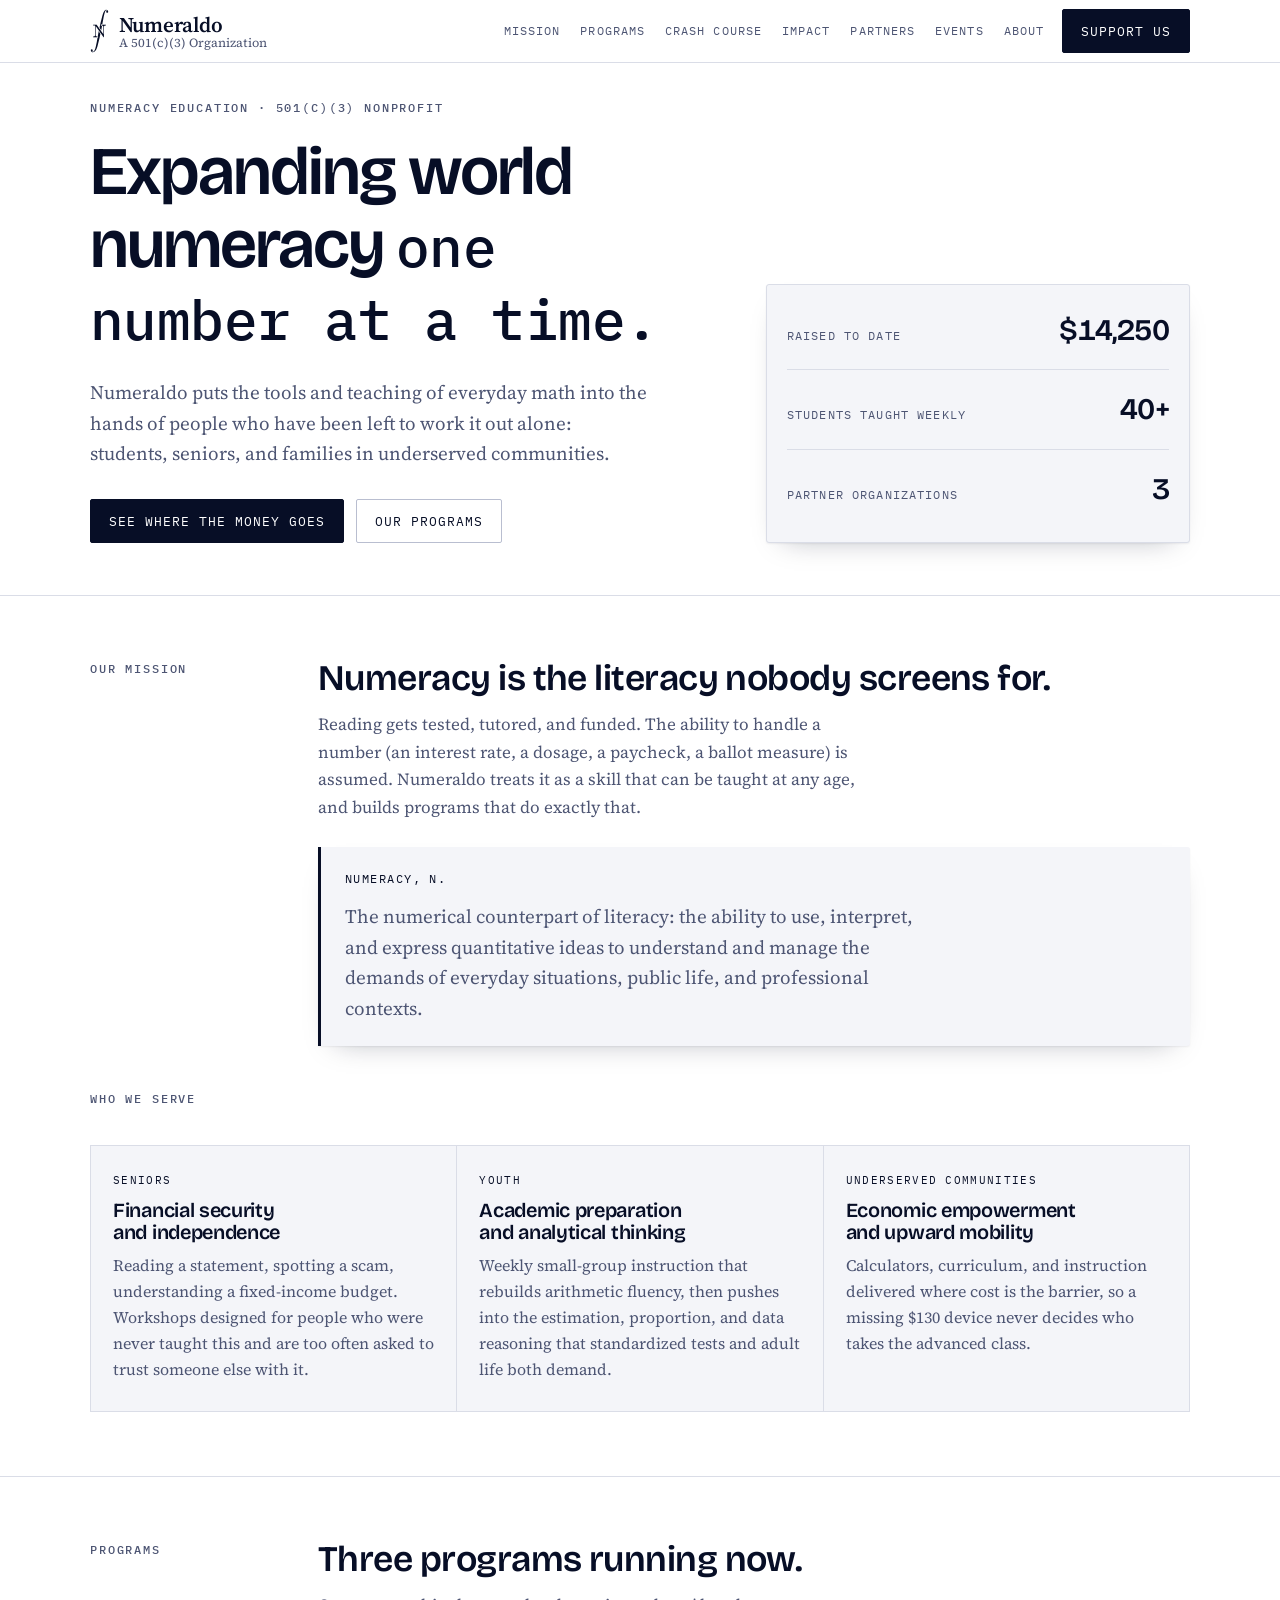
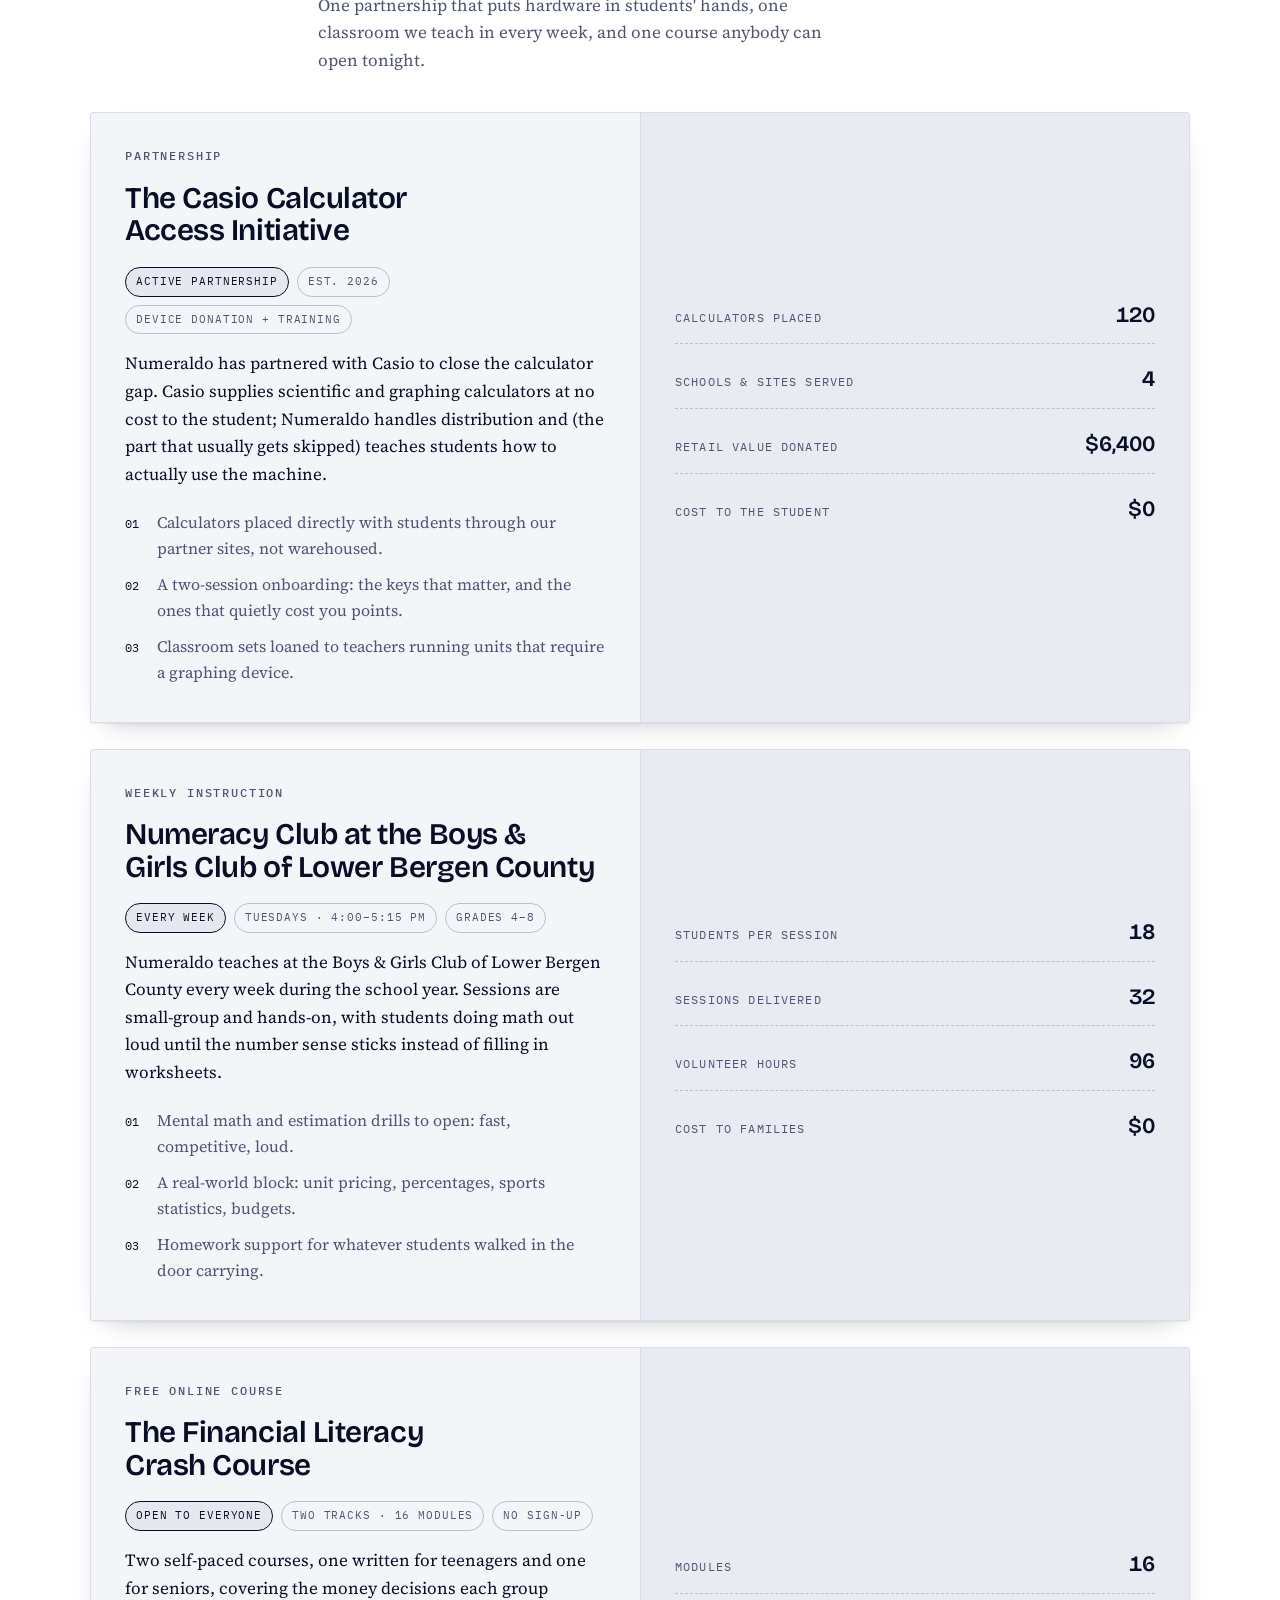
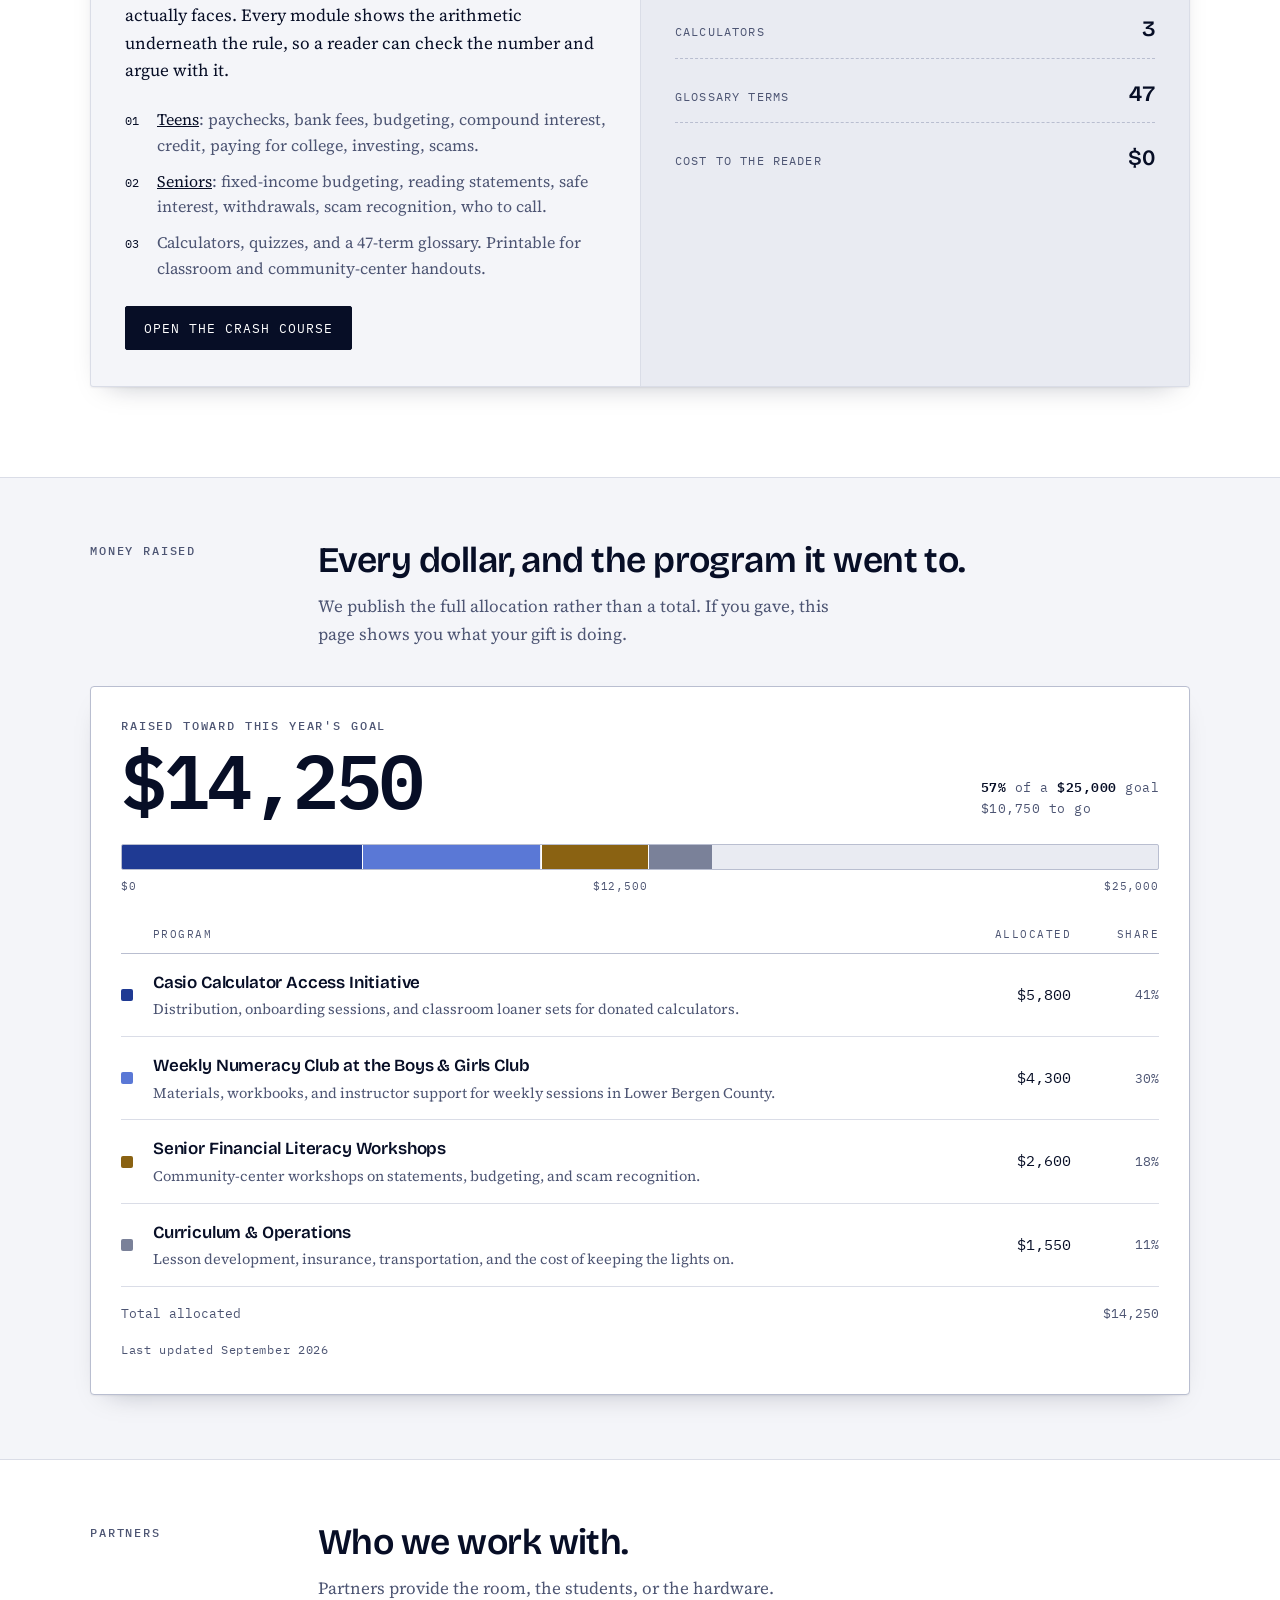
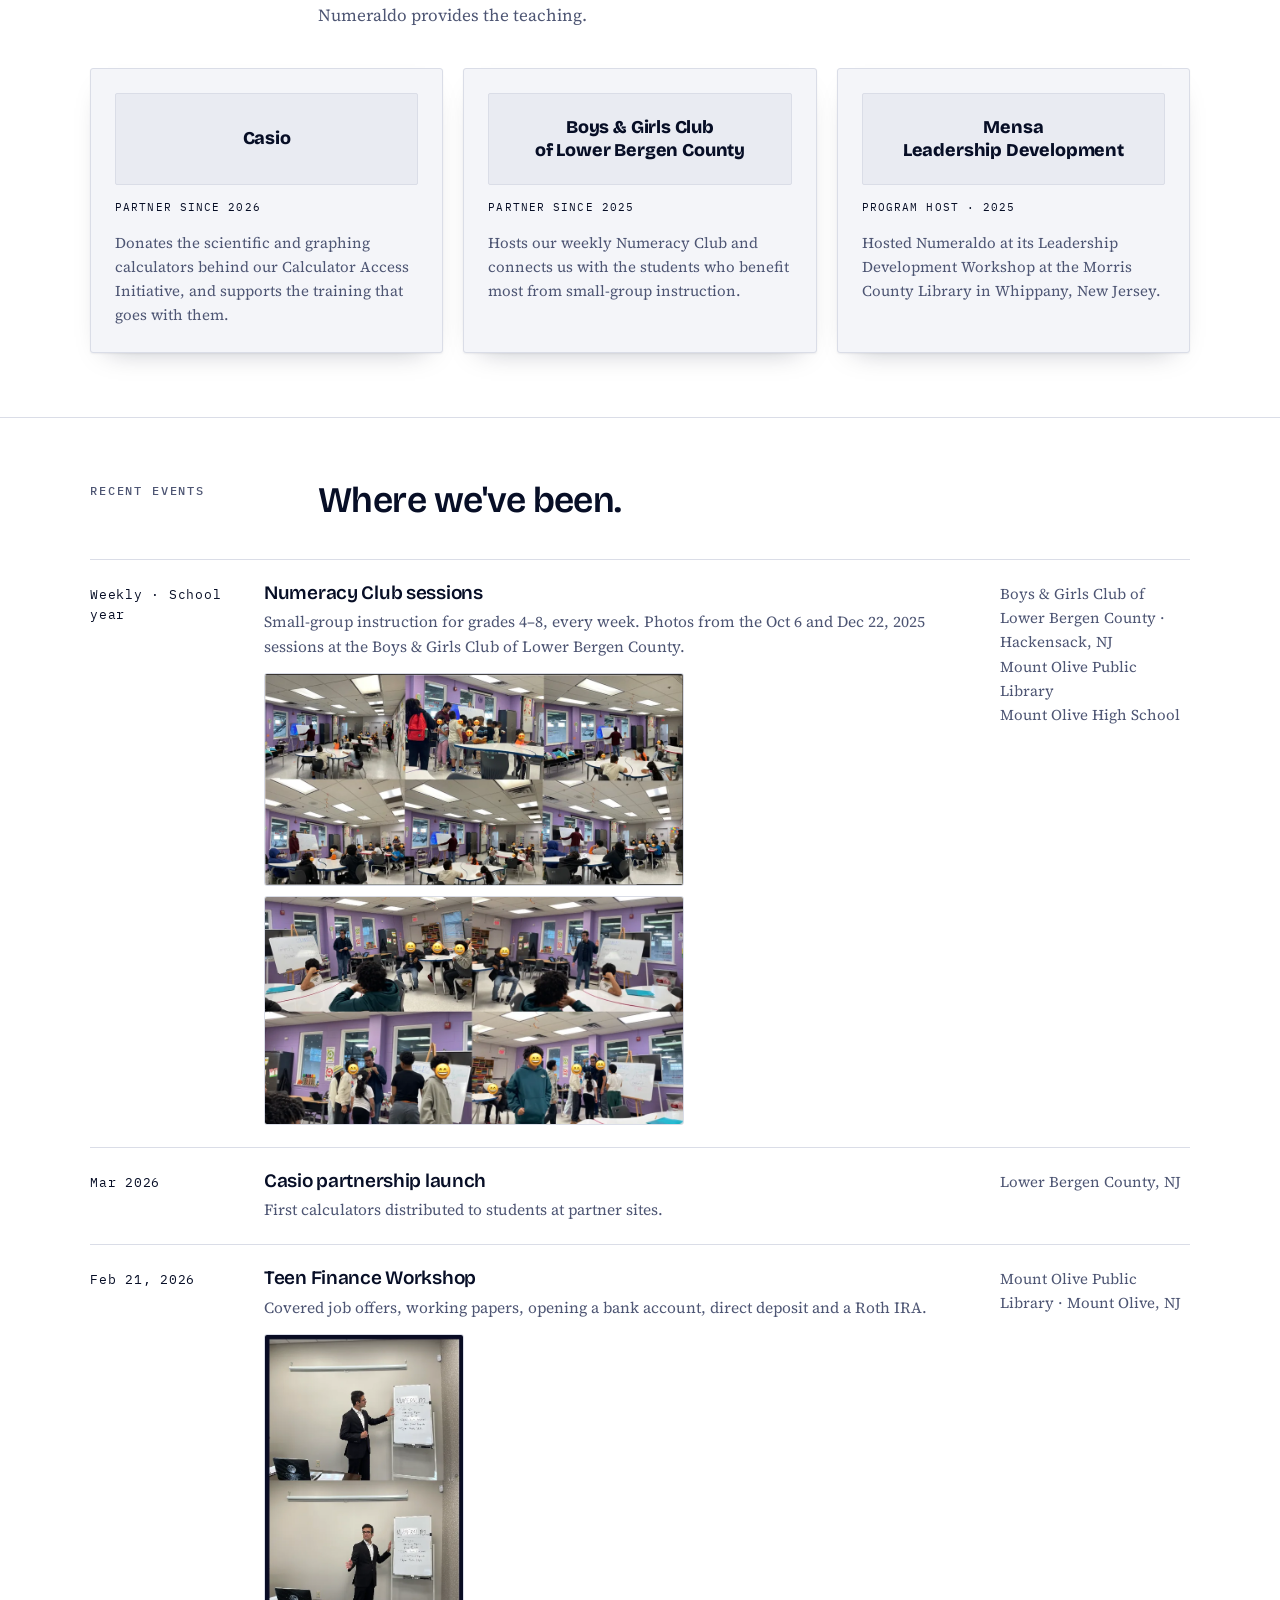
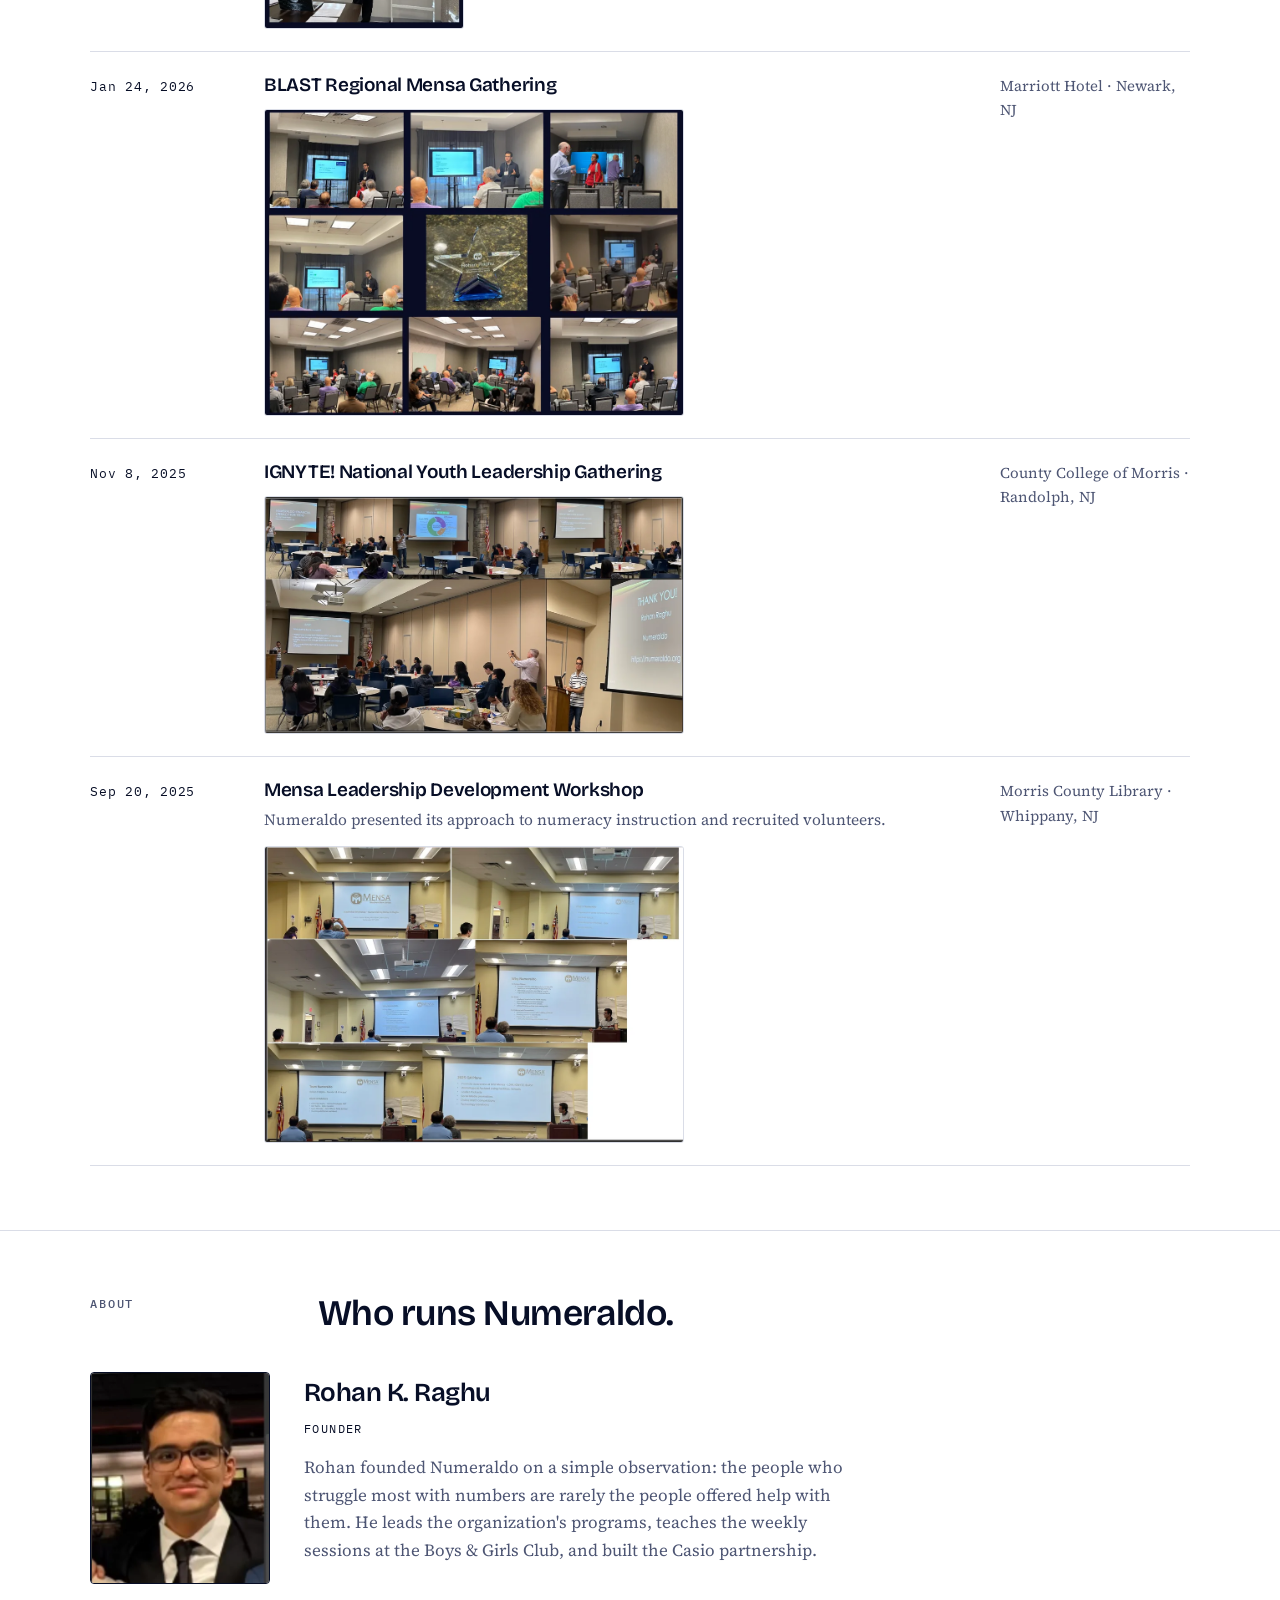
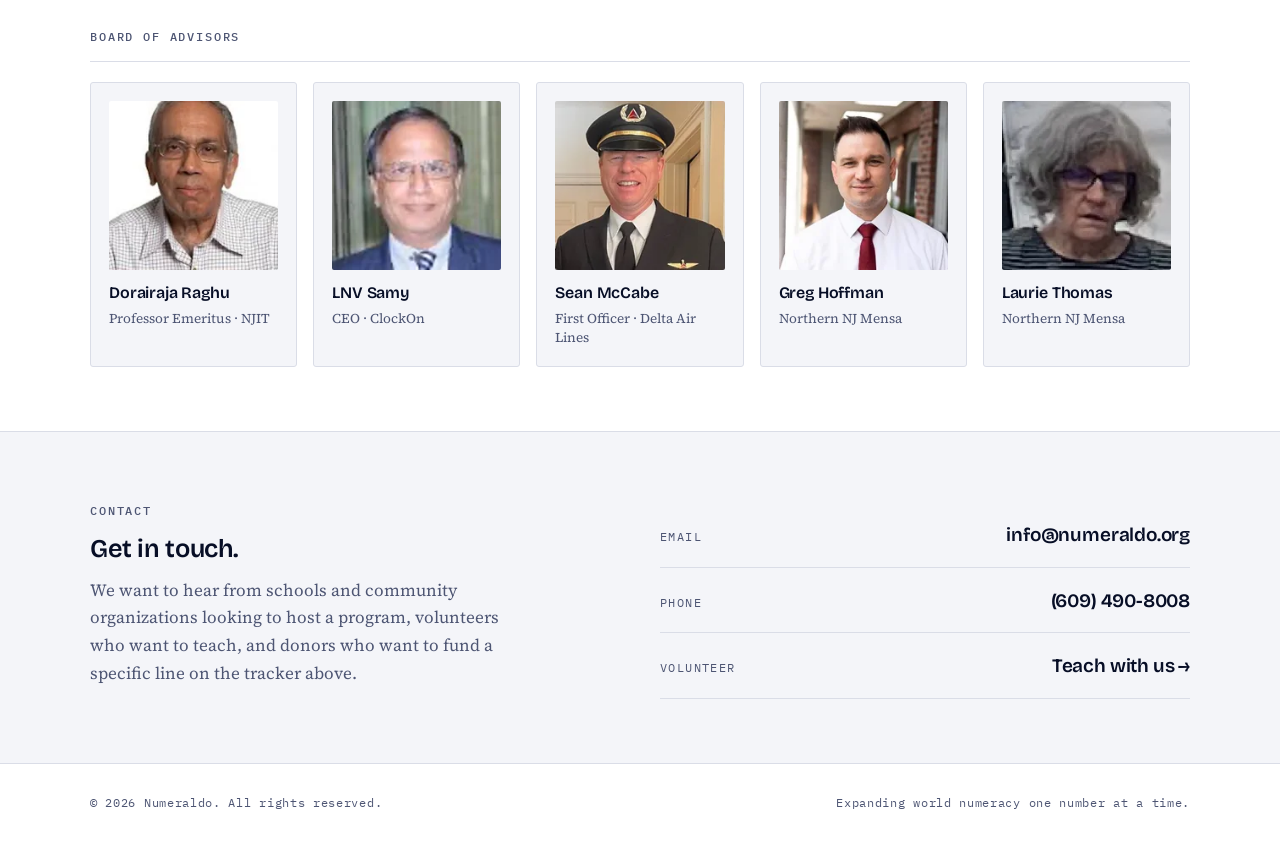
==== commit 514f86f6: "Navy on white: new integral N logo and colors Recolors the home page and the crash course to navy (#" ====
--- a/index.html
+++ b/index.html
@@ -14,30 +14,30 @@
 <meta property="og:image:alt" content="Numeraldo. Expanding world numeracy one number at a time. $14,250 raised to date, 40+ students taught weekly, 3 partner organizations.">
 <meta name="twitter:card" content="summary_large_image">
 <meta name="twitter:image" content="https://numeraldo.org/assets/og-numeraldo.png">
-<meta name="theme-color" content="#EFF2F0" media="(prefers-color-scheme:light)">
-<meta name="theme-color" content="#0C1412" media="(prefers-color-scheme:dark)">
+<meta name="theme-color" content="#FFFFFF" media="(prefers-color-scheme:light)">
+<meta name="theme-color" content="#070E26" media="(prefers-color-scheme:dark)">
 <link rel="canonical" href="https://numeraldo.org/">
-<link rel="icon" href="data:image/svg+xml,%3Csvg xmlns='http://www.w3.org/2000/svg' viewBox='0 0 32 32'%3E%3Crect width='32' height='32' rx='7' fill='%230E6E5C'/%3E%3Ctext x='16' y='22' font-family='monospace' font-size='18' font-weight='600' fill='%23EFF2F0' text-anchor='middle'%3EN%3C/text%3E%3C/svg%3E">
+<link rel="icon" href="assets/numeraldo-mark.svg" type="image/svg+xml">
 <title>Numeraldo</title>
 <link rel="preconnect" href="https://fonts.googleapis.com">
 <link rel="preconnect" href="https://fonts.gstatic.com" crossorigin>
 <link rel="stylesheet" href="https://fonts.googleapis.com/css2?family=Bricolage+Grotesque:opsz,wght@12..96,500;12..96,600;12..96,800&family=IBM+Plex+Mono:wght@400;500;600&family=Source+Serif+4:ital,opsz,wght@0,8..60,400;0,8..60,600;1,8..60,400&display=swap">
 <style>
   :root{
-    --paper:#EFF2F0;
-    --surface:#FFFFFF;
-    --surface-2:#E6EBE8;
-    --ink:#0F1A17;
-    --muted:#566B65;
-    --line:#D3DCD8;
-    --line-strong:#B6C4BF;
-    --accent:#0E6E5C;
-    --accent-ink:#0A473C;
-    --accent-soft:#D7E9E3;
+    --paper:#FFFFFF;
+    --surface:#F4F5F9;
+    --surface-2:#E9EBF2;
+    --ink:#070E26;
+    --muted:#4D5573;
+    --line:#DADDE7;
+    --line-strong:#B9BED0;
+    --accent:#070E26;
+    --accent-ink:#070E26;
+    --accent-soft:#E6E8F0;
     --gold:#8A6212;
     --gold-soft:#EDE1C6;
-    --lcd:#0E6E5C;
-    --shadow:0 1px 2px rgba(15,26,23,.06), 0 12px 28px -18px rgba(15,26,23,.35);
+    --lcd:#070E26;
+    --shadow:0 1px 2px rgba(7,14,38,.06), 0 12px 28px -18px rgba(7,14,38,.35);
 
     --display:"Bricolage Grotesque","Helvetica Neue",Arial,sans-serif;
     --body:"Source Serif 4",Georgia,"Times New Roman",serif;
@@ -47,36 +47,36 @@
   }
   @media (prefers-color-scheme: dark){
     :root:not([data-theme="light"]){
-      --paper:#0C1412;
-      --surface:#141E1B;
-      --surface-2:#1B2723;
-      --ink:#E9EFEC;
-      --muted:#9AACA6;
-      --line:#25332E;
-      --line-strong:#33453F;
-      --accent:#4ECFAE;
-      --accent-ink:#A6EBD8;
-      --accent-soft:#16302A;
+      --paper:#070E26;
+      --surface:#0E1733;
+      --surface-2:#141E3F;
+      --ink:#FFFFFF;
+      --muted:#A9B0C7;
+      --line:#1E2847;
+      --line-strong:#2B3760;
+      --accent:#FFFFFF;
+      --accent-ink:#FFFFFF;
+      --accent-soft:#18224A;
       --gold:#E0B75F;
       --gold-soft:#2C2517;
-      --lcd:#4ECFAE;
+      --lcd:#FFFFFF;
       --shadow:0 1px 2px rgba(0,0,0,.5), 0 18px 34px -22px rgba(0,0,0,.9);
     }
   }
   :root[data-theme="dark"]{
-    --paper:#0C1412;
-    --surface:#141E1B;
-    --surface-2:#1B2723;
-    --ink:#E9EFEC;
-    --muted:#9AACA6;
-    --line:#25332E;
-    --line-strong:#33453F;
-    --accent:#4ECFAE;
-    --accent-ink:#A6EBD8;
-    --accent-soft:#16302A;
+    --paper:#070E26;
+    --surface:#0E1733;
+    --surface-2:#141E3F;
+    --ink:#FFFFFF;
+    --muted:#A9B0C7;
+    --line:#1E2847;
+    --line-strong:#2B3760;
+    --accent:#FFFFFF;
+    --accent-ink:#FFFFFF;
+    --accent-soft:#18224A;
     --gold:#E0B75F;
     --gold-soft:#2C2517;
-    --lcd:#4ECFAE;
+    --lcd:#FFFFFF;
     --shadow:0 1px 2px rgba(0,0,0,.5), 0 18px 34px -22px rgba(0,0,0,.9);
   }
 
@@ -110,7 +110,9 @@
   }
   .bar{display:flex;align-items:center;gap:18px;min-height:62px;flex-wrap:wrap;padding-block:8px}
   .brand{display:flex;align-items:center;gap:10px;text-decoration:none;margin-right:auto}
-  .logo{display:block;height:44px;width:auto;border-radius:5px}
+  .logo{display:block;width:auto;height:44px;flex:none}
+  .wordmark{font-family:var(--body);font-weight:600;font-size:21px;line-height:1.1;letter-spacing:-.01em}
+  .wordmark small{display:block;font-weight:400;font-size:12.5px;color:var(--muted);letter-spacing:0}
   nav.main{display:flex;gap:20px;flex-wrap:wrap;align-items:center;min-width:0}
   nav.main a{
     font-family:var(--mono);font-size:12px;letter-spacing:.09em;text-transform:uppercase;
@@ -347,7 +349,8 @@
 <header class="site">
   <div class="wrap bar">
     <a class="brand" href="#top">
-      <img class="logo" src="assets/numeraldo-logo.webp" width="434" height="197" alt="Numeraldo, a 501(c)(3) organization">
+      <picture><source srcset="assets/numeraldo-mark-tall-dark.svg" media="(prefers-color-scheme: dark)"><img class="logo" src="assets/numeraldo-mark-tall.svg" width="19" height="44" alt=""></picture>
+      <span class="wordmark">Numeraldo<small>A 501(c)(3) Organization</small></span>
     </a>
     <nav class="main">
       <a href="#mission">Mission</a>
@@ -759,13 +762,13 @@
     {
       name: "Casio Calculator Access Initiative",
       amount: 5800,
-      color: "#0E6E5C",
+      color: "#1F3A93",
       desc: "Distribution, onboarding sessions, and classroom loaner sets for donated calculators."
     },
     {
       name: "Weekly Numeracy Club at the Boys & Girls Club",
       amount: 4300,
-      color: "#2E9E7E",
+      color: "#5A78D6",
       desc: "Materials, workbooks, and instructor support for weekly sessions in Lower Bergen County."
     },
     {
@@ -777,7 +780,7 @@
     {
       name: "Curriculum & Operations",
       amount: 1550,
-      color: "#6C7F79",
+      color: "#7A8199",
       desc: "Lesson development, insurance, transportation, and the cost of keeping the lights on."
     }
   ]
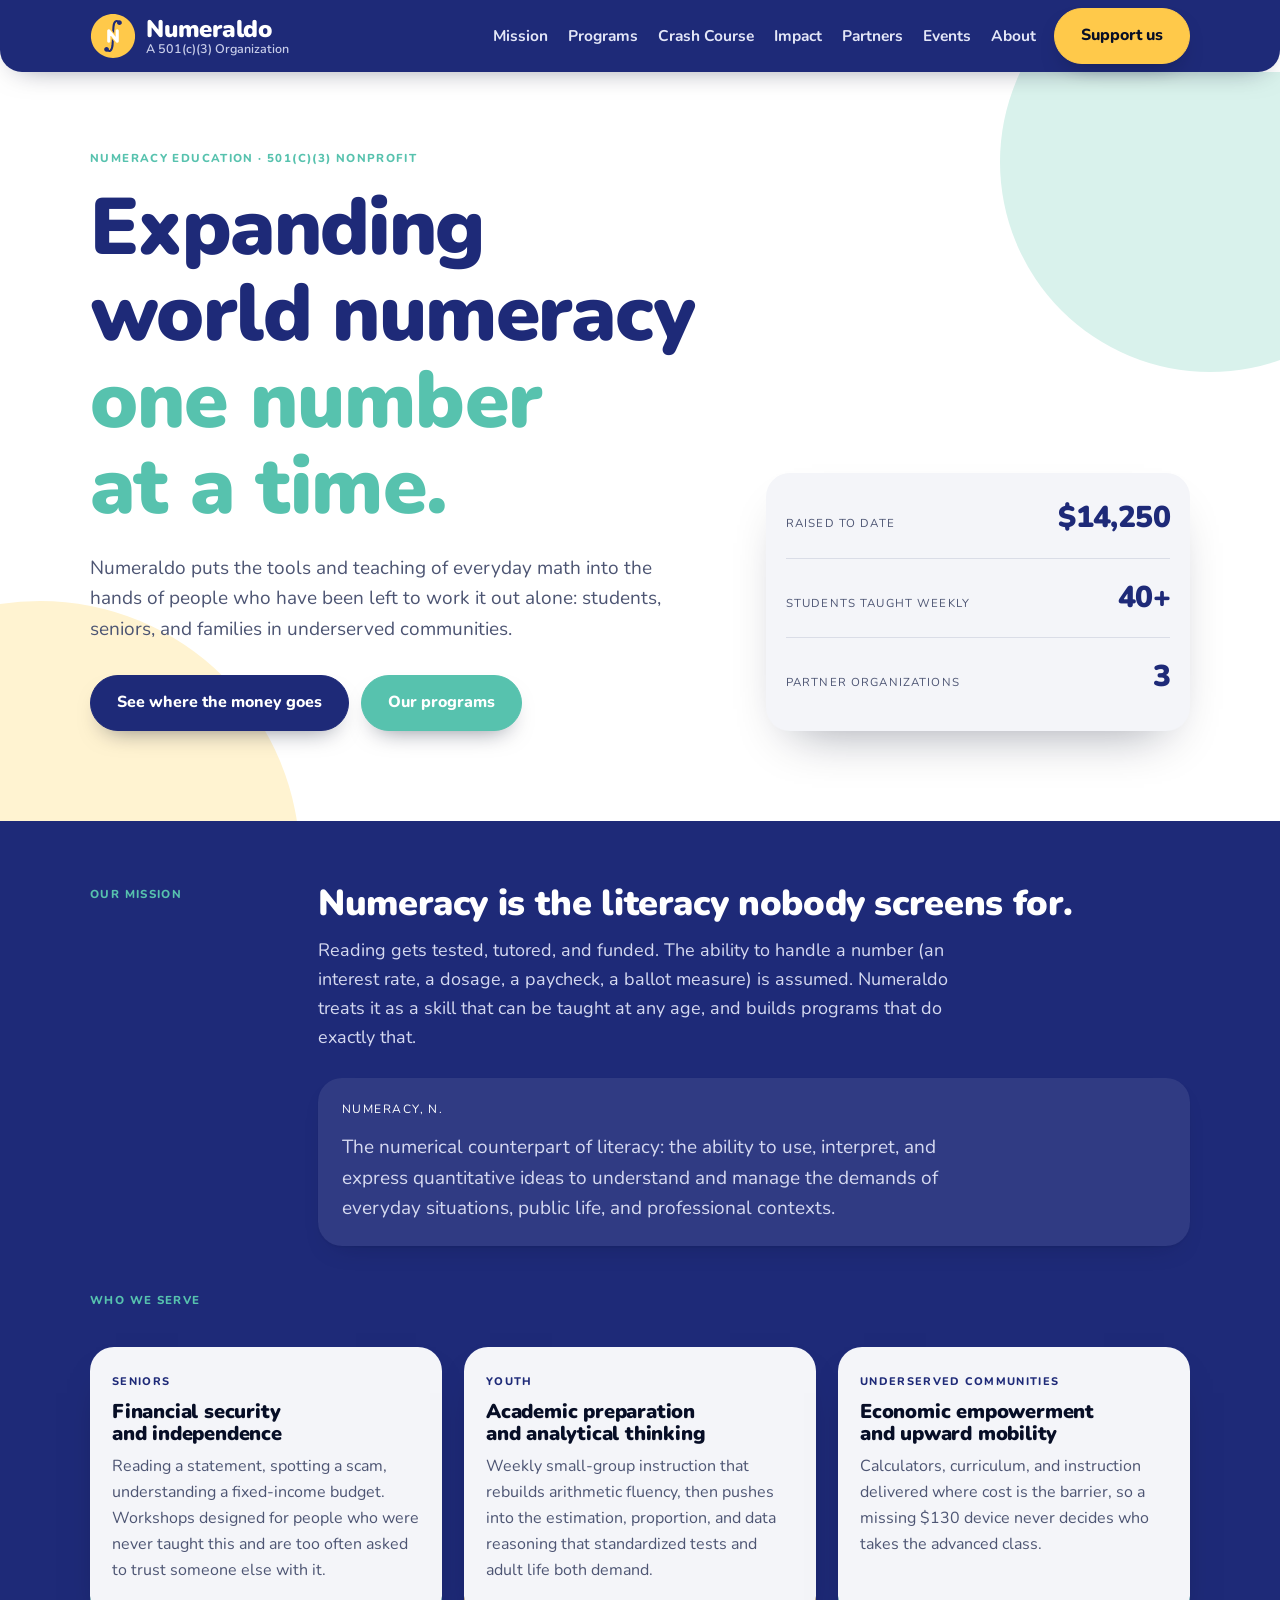
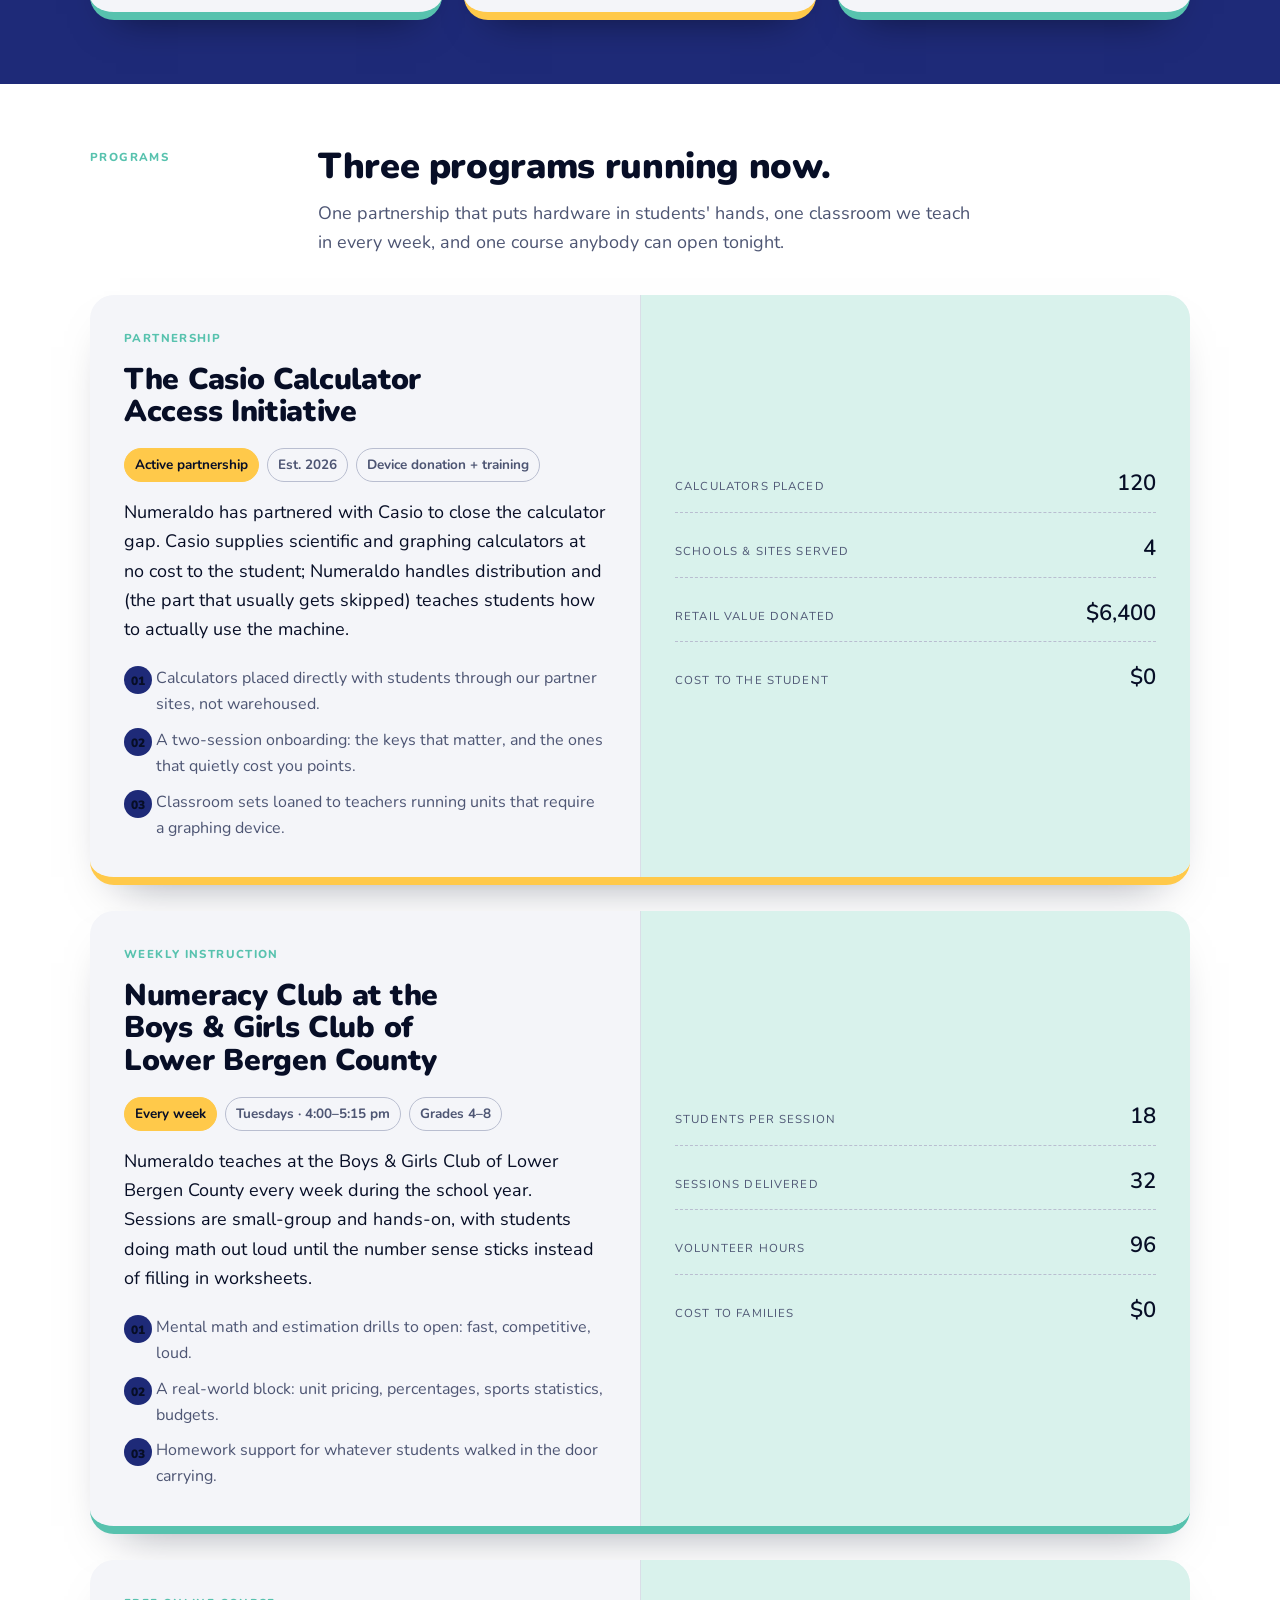
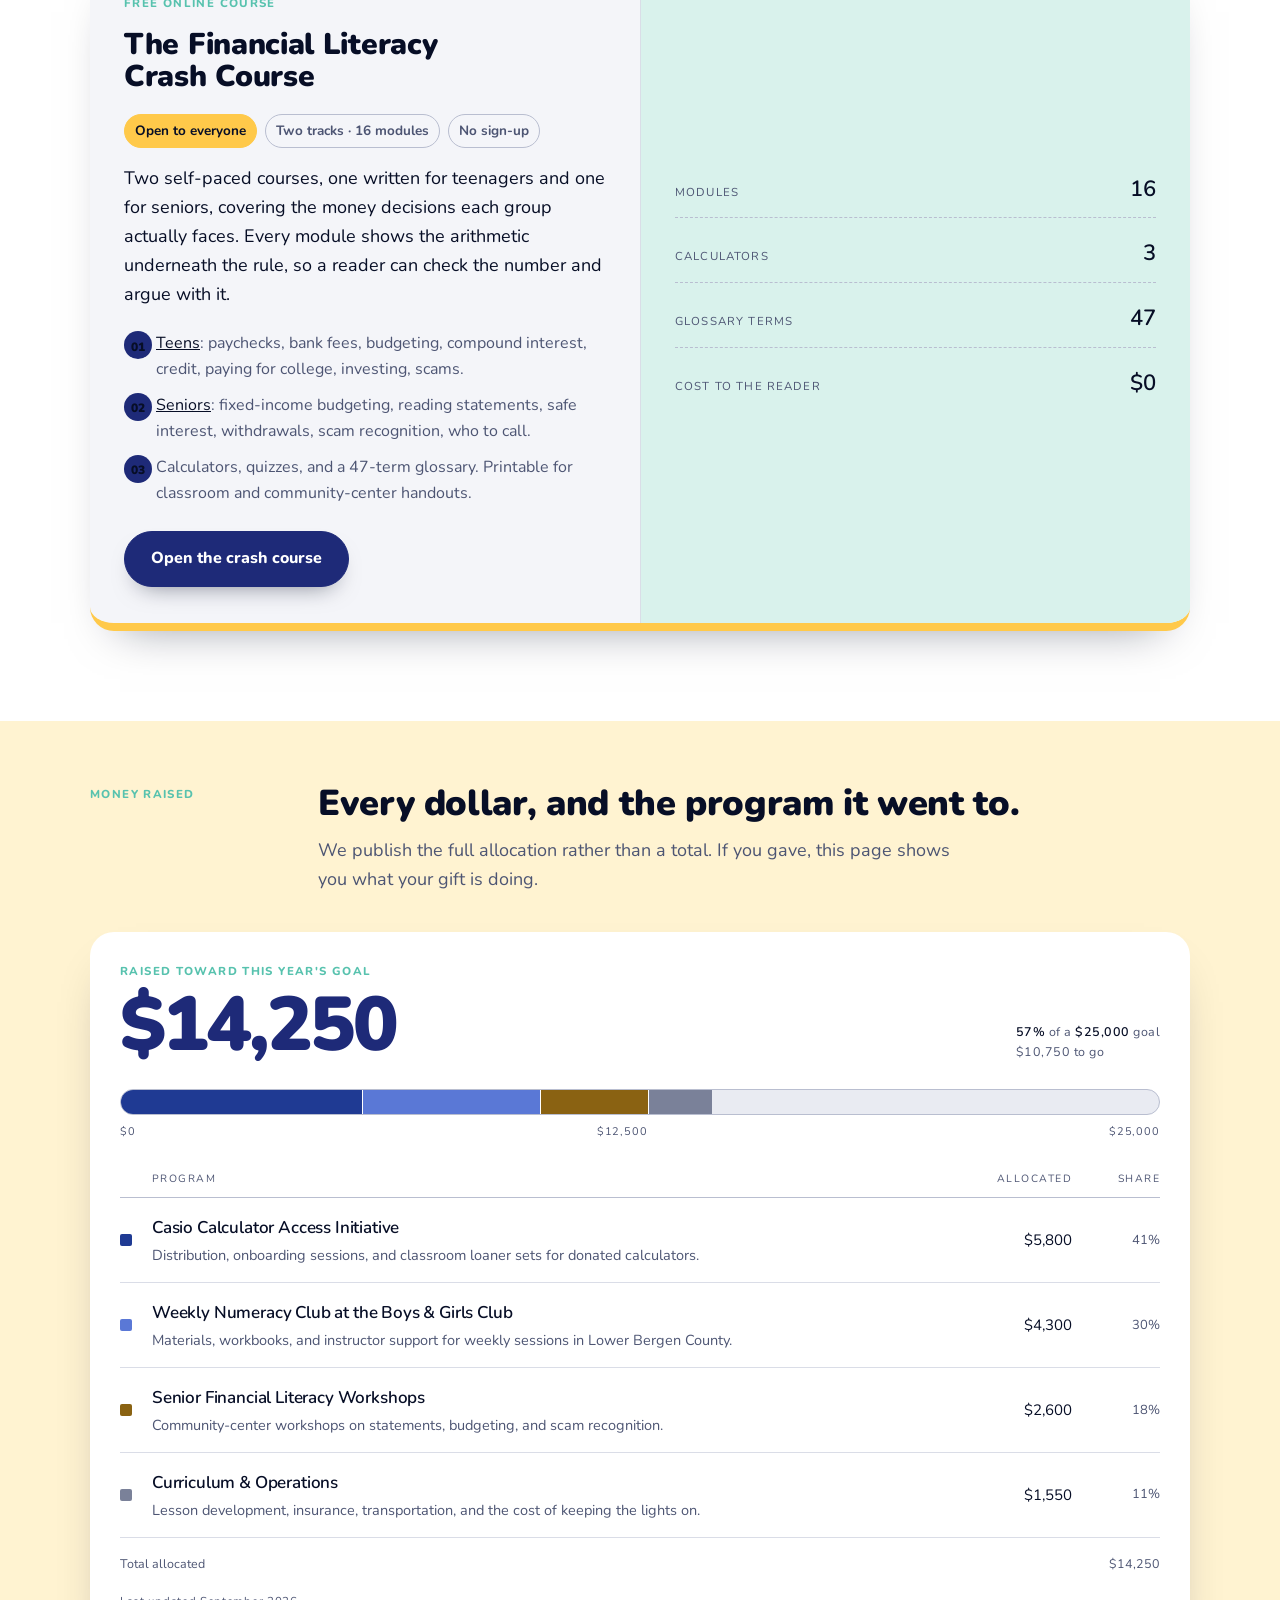
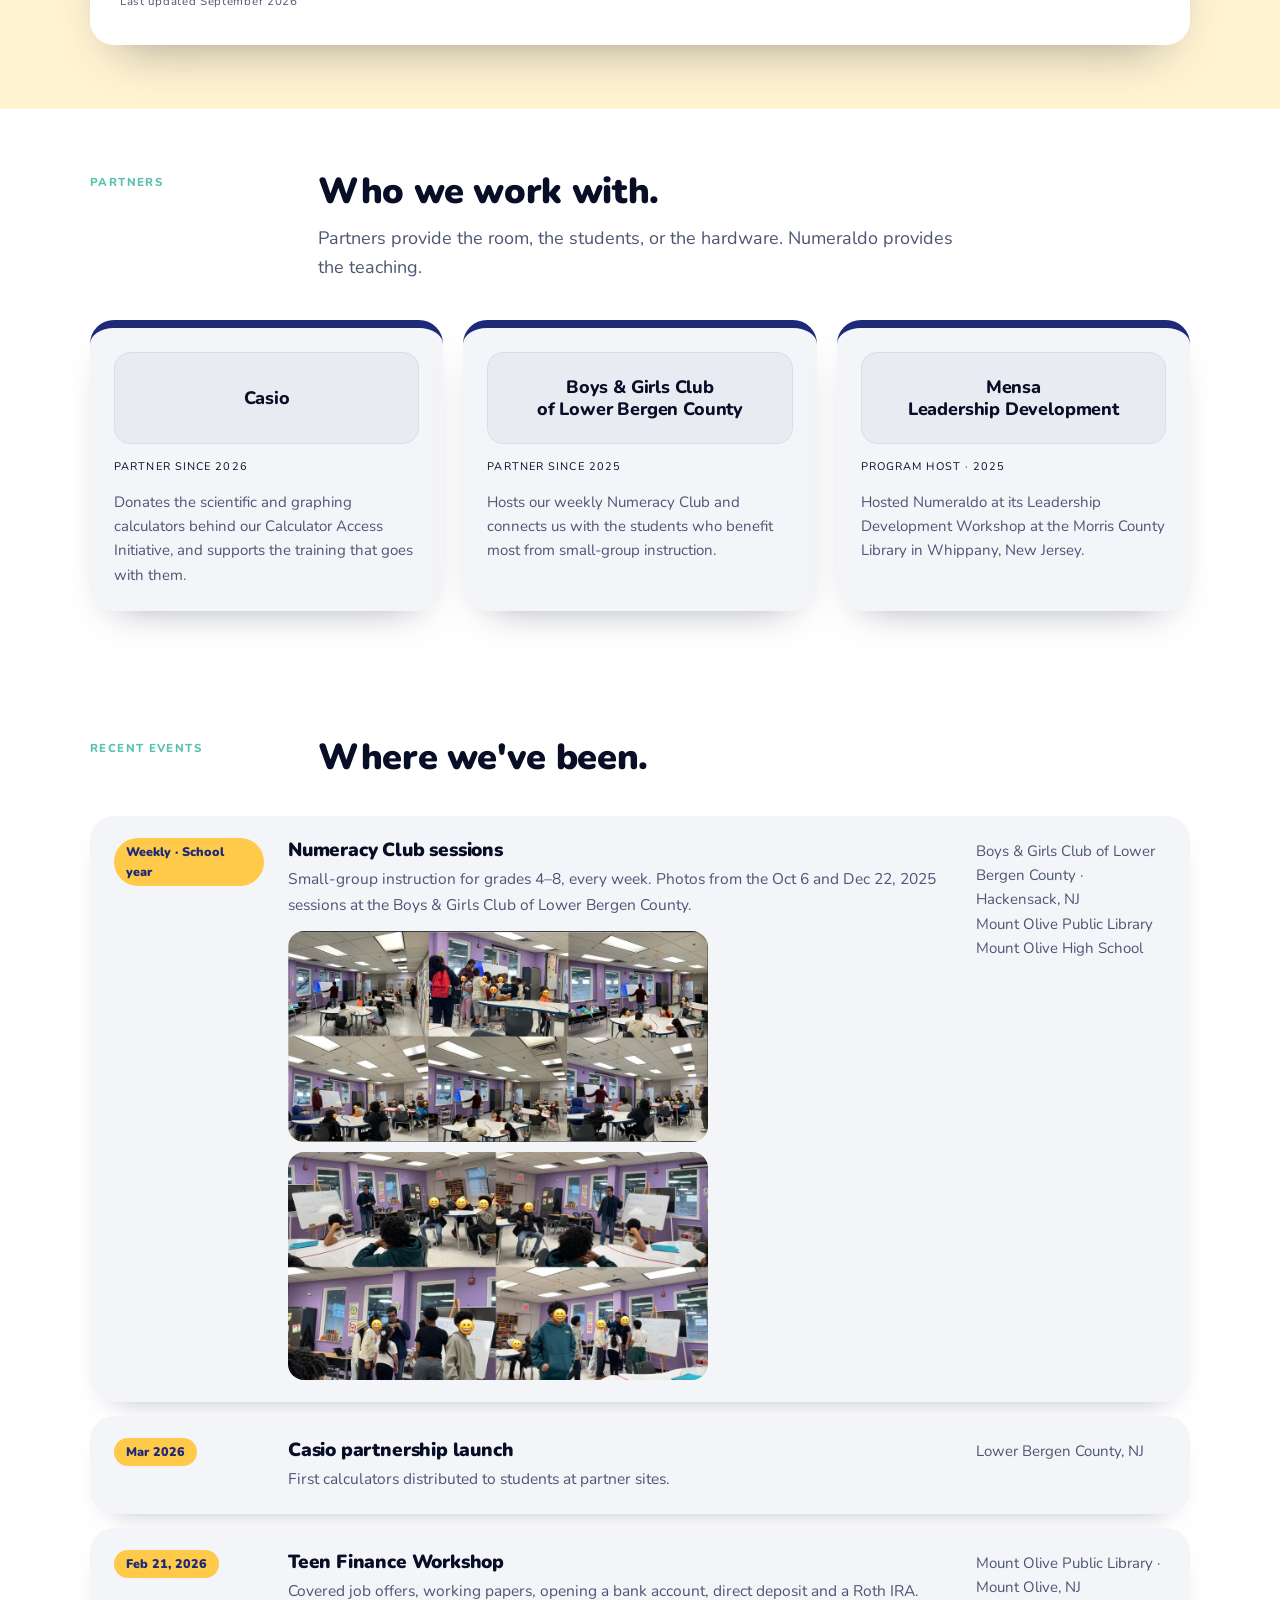
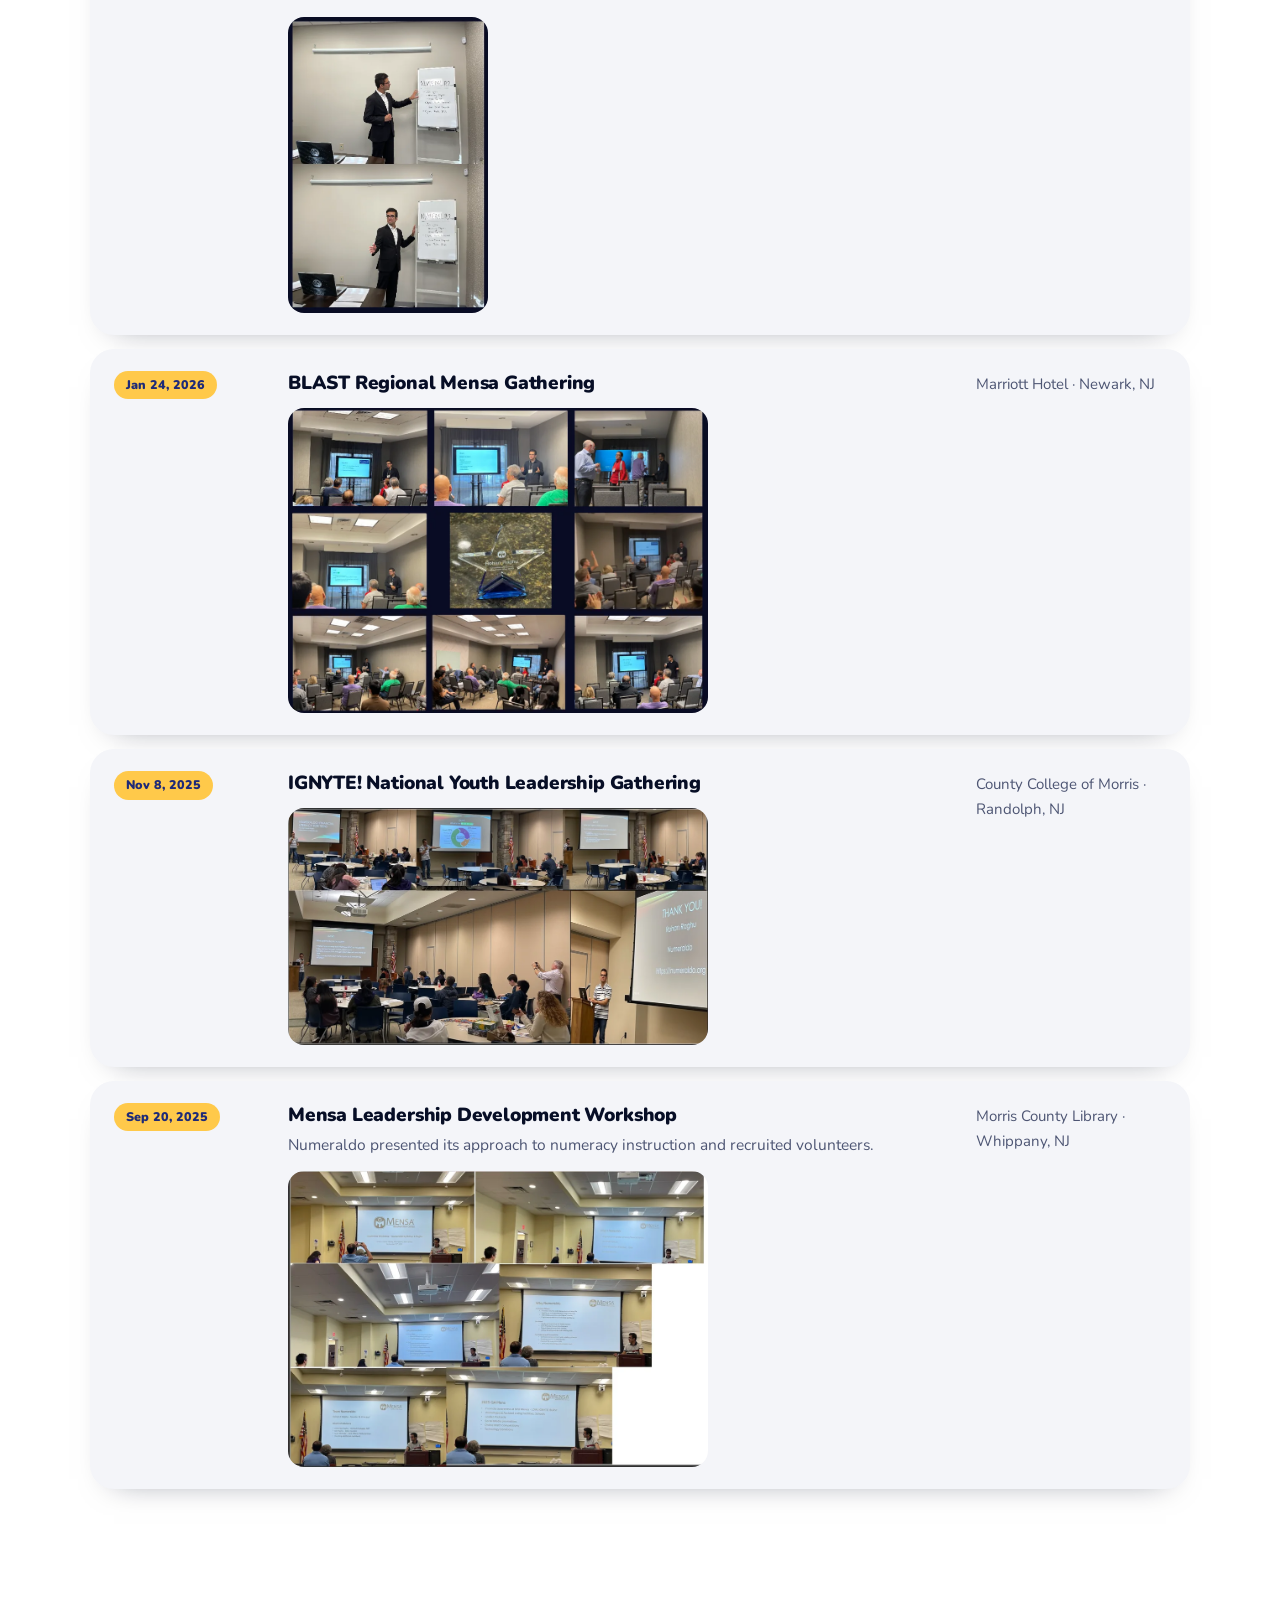
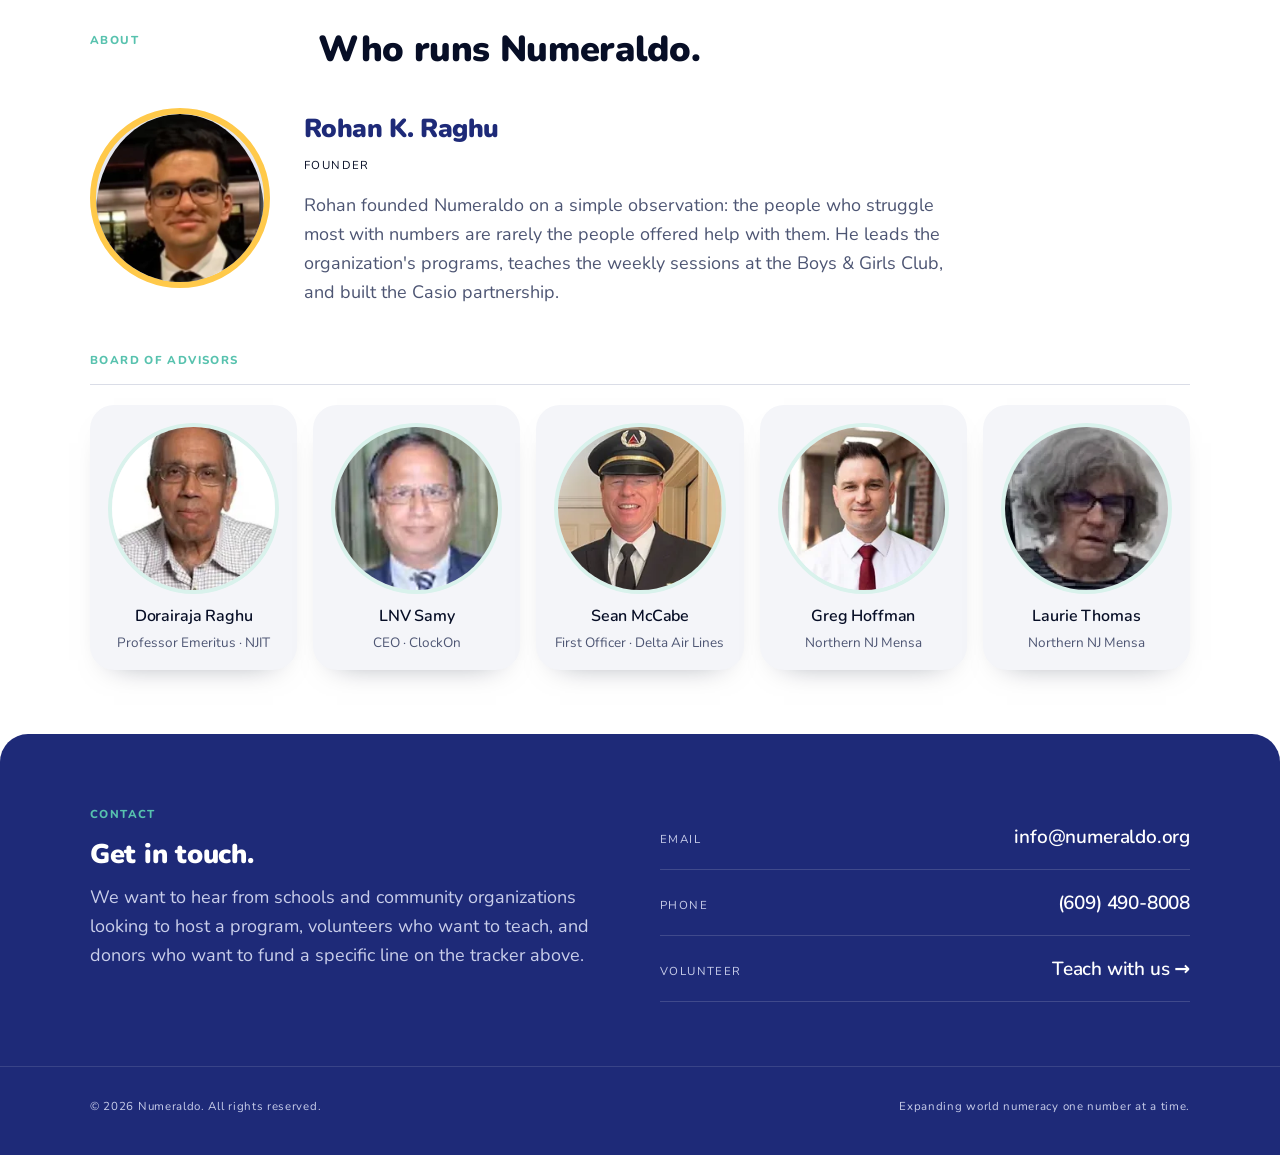
==== commit 66819c94: "Prototype: playful navy and white look with a rounded logo Rounded Nunito type, pill buttons, soft b" ====
--- a/index.html
+++ b/index.html
@@ -17,11 +17,11 @@
 <meta name="theme-color" content="#FFFFFF" media="(prefers-color-scheme:light)">
 <meta name="theme-color" content="#070E26" media="(prefers-color-scheme:dark)">
 <link rel="canonical" href="https://numeraldo.org/">
-<link rel="icon" href="assets/numeraldo-mark.svg" type="image/svg+xml">
+<link rel="icon" href="assets/numeraldo-fun-mark.svg" type="image/svg+xml">
 <title>Numeraldo</title>
 <link rel="preconnect" href="https://fonts.googleapis.com">
 <link rel="preconnect" href="https://fonts.gstatic.com" crossorigin>
-<link rel="stylesheet" href="https://fonts.googleapis.com/css2?family=Bricolage+Grotesque:opsz,wght@12..96,500;12..96,600;12..96,800&family=IBM+Plex+Mono:wght@400;500;600&family=Source+Serif+4:ital,opsz,wght@0,8..60,400;0,8..60,600;1,8..60,400&display=swap">
+<link rel="stylesheet" href="https://fonts.googleapis.com/css2?family=Nunito:wght@400;600;700;800;900&family=Bricolage+Grotesque:opsz,wght@12..96,500;12..96,600;12..96,800&family=IBM+Plex+Mono:wght@400;500;600&family=Source+Serif+4:ital,opsz,wght@0,8..60,400;0,8..60,600;1,8..60,400&display=swap">
 <style>
   :root{
     --paper:#FFFFFF;
@@ -342,6 +342,76 @@
   }
 
   [hidden]{display:none!important}
+
+  :root{--navy:#1E2A78;--sun:#FFC94A;--mint:#57C2AE;--mint-soft:#D9F2EC;--sun-soft:#FFF3D1;
+    --display:"Nunito",system-ui,sans-serif;--body:"Nunito",system-ui,sans-serif;--mono:"Nunito",system-ui,sans-serif}
+  body{font-size:18px}
+  h1,h2,h3,h4{font-weight:900;letter-spacing:-.01em}
+  .eyebrow{font-weight:800;letter-spacing:.12em;color:var(--mint)}
+  header.site{background:var(--navy);border-bottom:0;box-shadow:0 10px 30px -18px rgba(7,14,38,.6);border-radius:0 0 22px 22px}
+  .logo{width:46px;height:46px}
+  .wordmark{font-weight:900;font-size:24px;color:#fff}
+  .wordmark small{color:#C9CEEA;font-weight:600}
+  nav.main a{font-size:15.5px;letter-spacing:0;text-transform:none;font-weight:700;color:#E3E6F7;border-bottom:0}
+  nav.main a:hover{color:var(--sun)}
+  .btn{font-size:16px;font-weight:800;letter-spacing:0;text-transform:none;border-radius:999px;padding:14px 26px;
+    box-shadow:0 12px 24px -14px rgba(7,14,38,.55);transition:transform .15s}
+  .btn:hover{transform:translateY(-2px)}
+  .btn.ghost{background:var(--mint);border-color:var(--mint);color:#fff}
+  .btn.ghost:hover{background:var(--mint);color:#fff}
+  header.site .btn{background:var(--sun);border-color:var(--sun);color:var(--deep,#070E26)}
+  header.site .btn:hover{background:var(--sun);color:#070E26}
+  .hero{padding-block:70px 90px;isolation:isolate}
+  .hero::before,.hero::after{content:"";position:absolute;border-radius:50%;z-index:-1}
+  .hero::before{width:420px;height:420px;right:-140px;top:-120px;background:var(--mint-soft)}
+  .hero::after{width:520px;height:520px;left:-220px;bottom:-300px;background:var(--sun-soft)}
+  h1.lede{font-weight:900;font-size:clamp(42px,7vw,80px);letter-spacing:-.02em;color:var(--navy)}
+  h1.lede em{font-family:var(--display);font-weight:900;font-size:1em;color:var(--mint)}
+  .ledger,.tracker,.serve article,.program,.partner,.board .card,.definition,.event{border-radius:24px}
+  .ledger,.tracker{border:0;box-shadow:0 24px 50px -28px rgba(7,14,38,.45)}
+  .ledger .v{color:var(--navy);font-weight:900}
+  section{border-top:0}
+  #mission{background:var(--navy);color:#fff}
+  #mission h2,#mission .term{color:#fff}
+  #mission .sec-head p,#mission .definition p{color:#D5D9F0}
+  .definition{background:rgba(255,255,255,.08);border-left:0}
+  .serve{background:none;border:0;gap:22px}
+  .serve article{color:var(--ink);box-shadow:0 20px 40px -26px rgba(0,0,0,.6);border-bottom:8px solid var(--mint)}
+  .serve article:nth-child(2){border-bottom-color:var(--sun)}
+  .serve article .tag{color:var(--navy);font-weight:800}
+  .program{overflow:hidden;border:0;box-shadow:0 22px 46px -30px rgba(7,14,38,.5);border-bottom:8px solid var(--sun)}
+  .program:nth-of-type(2){border-bottom-color:var(--mint)}
+  .chip{border-radius:999px;font-weight:700;letter-spacing:0;text-transform:none;font-size:13.5px}
+  .chip.on{background:var(--sun);border-color:var(--sun);color:#070E26}
+  .program .n{background:var(--navy);color:#fff;border-radius:50%;width:28px;height:28px;display:inline-grid;place-items:center;font-weight:900;font-size:12px;flex:none}
+  #impact{background:var(--sun-soft)}
+  .amount{color:var(--navy);font-weight:900}
+  .meter-track{border-radius:999px;overflow:hidden}
+  .partner{border:0;box-shadow:0 18px 40px -28px rgba(7,14,38,.5);border-top:8px solid var(--navy)}
+  .logo-slot{border-radius:16px;font-weight:800}
+  .event{border:0;background:var(--surface);padding:22px 24px;margin-bottom:14px;box-shadow:0 14px 30px -24px rgba(7,14,38,.5)}
+  .events{border-top:0}
+  .event .when{font-weight:900;color:var(--navy);background:var(--sun);border-radius:999px;padding:4px 12px;justify-self:start;letter-spacing:0}
+  .event .pics img{border-radius:16px;border:0}
+  .portrait{border-radius:50%;border:6px solid var(--sun);overflow:hidden}
+  .portrait img{border-radius:50%}
+  .board .card{border:0;box-shadow:0 14px 30px -24px rgba(7,14,38,.5);text-align:center}
+  .board .card img{border-radius:50%;border:4px solid var(--mint-soft)}
+  #contact{background:var(--navy);color:#fff;border-radius:28px 28px 0 0}
+  #contact .contact-p,#contact .ck{color:#C9CEEA}
+  .contact-list a{border-bottom-color:rgba(255,255,255,.15)}
+  #contact .cv{color:#fff}
+  footer.site{background:var(--navy);color:#C9CEEA;border-top:1px solid rgba(255,255,255,.12)}
+  footer.site .foot,footer.site .foot span{color:#C9CEEA}
+  .btn{background:var(--navy);border-color:var(--navy);color:#fff}
+  .btn:hover{background:var(--navy);color:#fff}
+  #amountRaised,.person-name{font-weight:900;color:var(--navy)}
+  .program .side{background:var(--mint-soft)}
+  @media (prefers-color-scheme: dark){
+    :root:not([data-theme="light"]){--navy:#1E2A78;--mint-soft:#12324A;--sun-soft:#1A1F3F}
+    :root:not([data-theme="light"]) h1.lede{color:#fff}
+    :root:not([data-theme="light"]) .ledger .v,:root:not([data-theme="light"]) .amount{color:#fff}
+  }
 </style>
 </head>
 <body>
@@ -349,7 +419,7 @@
 <header class="site">
   <div class="wrap bar">
     <a class="brand" href="#top">
-      <picture><source srcset="assets/numeraldo-mark-tall-dark.svg" media="(prefers-color-scheme: dark)"><img class="logo" src="assets/numeraldo-mark-tall.svg" width="19" height="44" alt=""></picture>
+      <img class="logo" src="assets/numeraldo-fun-mark-sun.svg" width="46" height="46" alt="">
       <span class="wordmark">Numeraldo<small>A 501(c)(3) Organization</small></span>
     </a>
     <nav class="main">
